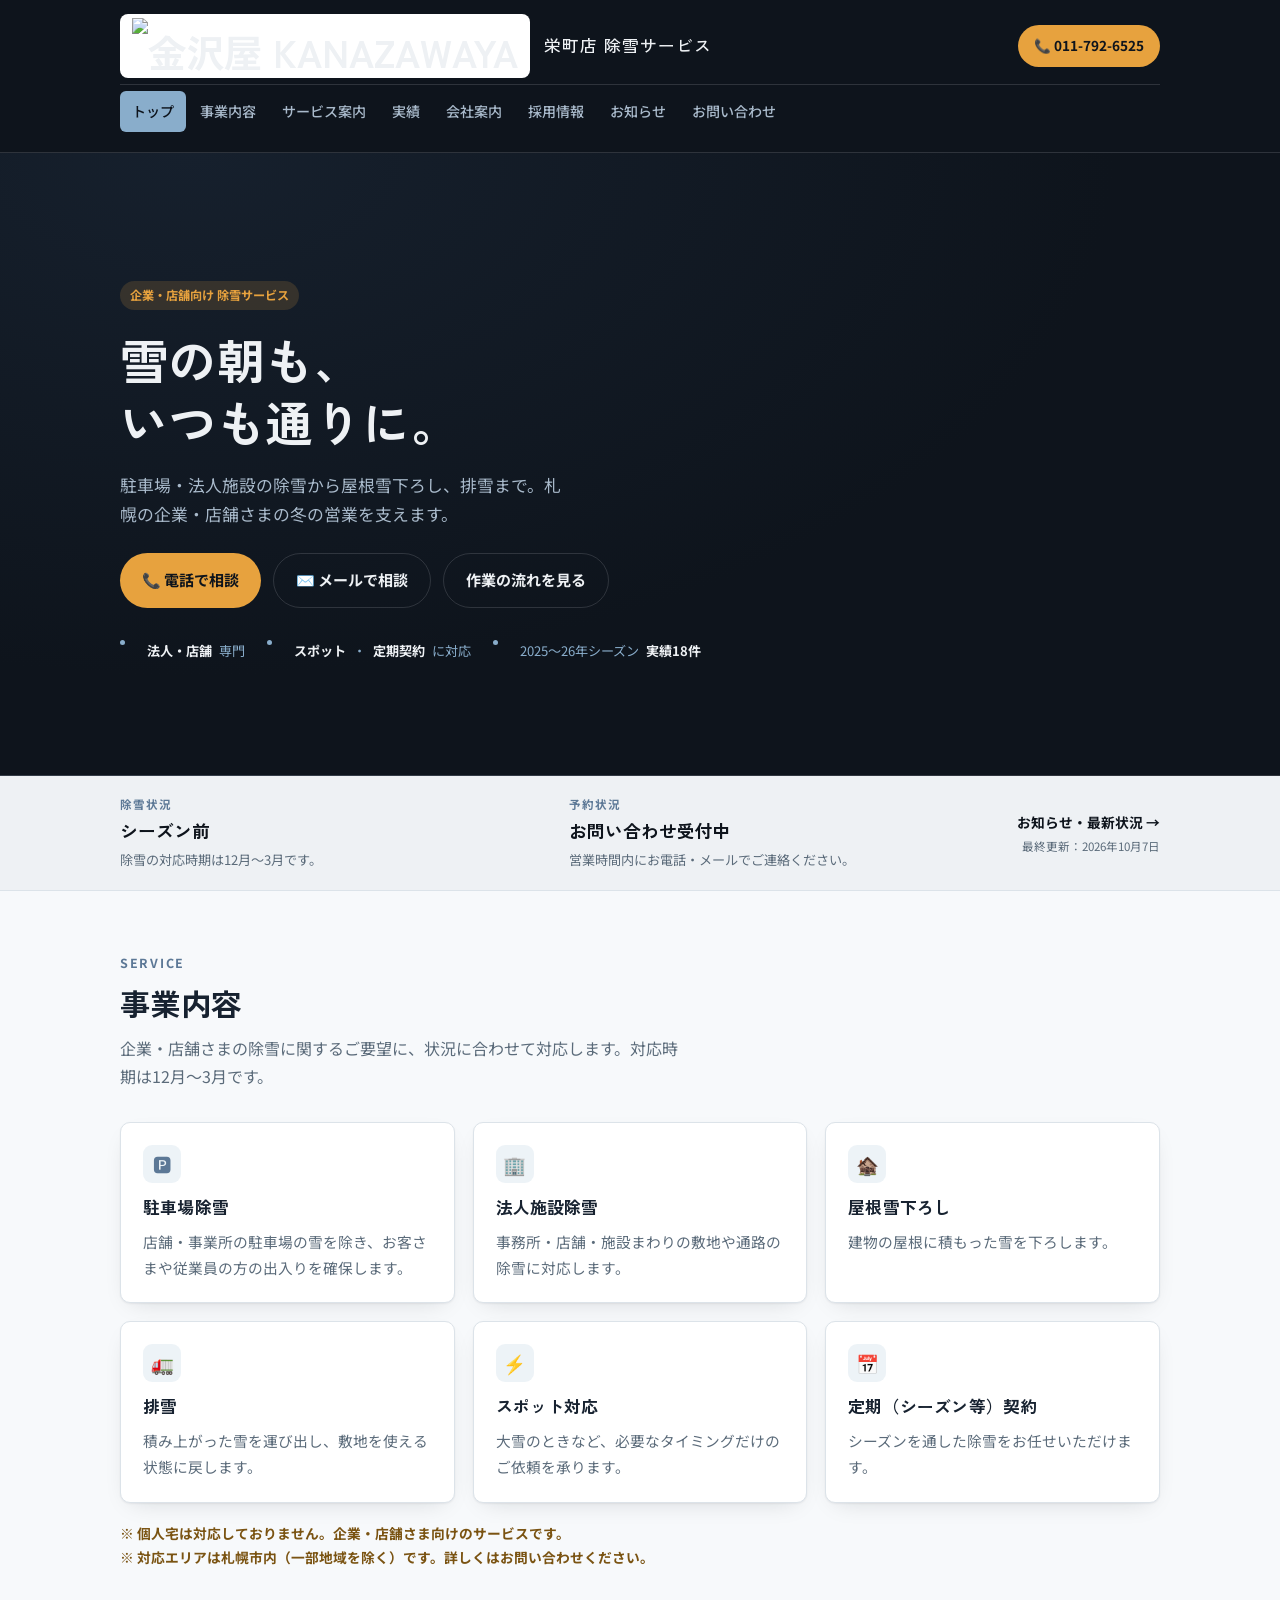
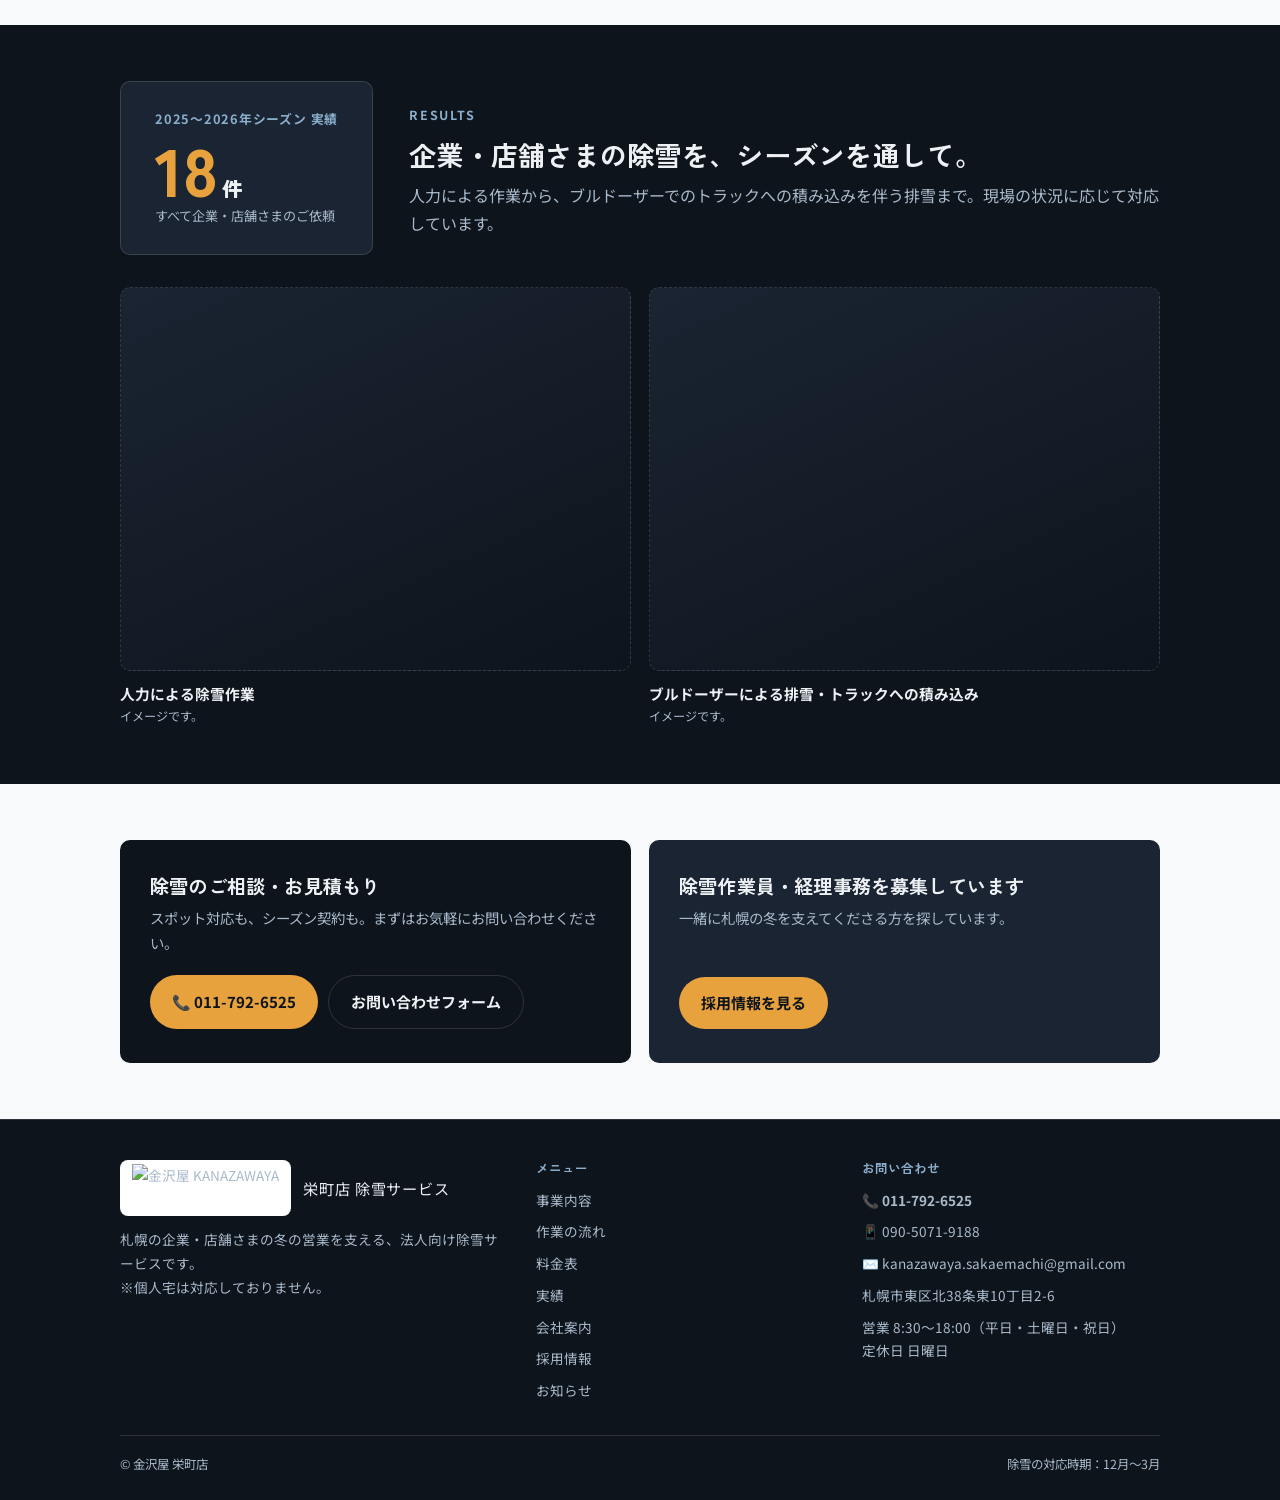
==== index.html @ 29d8400f "Add files via upload" ====
<!DOCTYPE html>
<html lang="ja">
<head>
<meta charset="UTF-8">
<meta name="viewport" content="width=device-width, initial-scale=1.0">
<title>札幌の法人向け除雪サービス｜金沢屋 栄町店 除雪</title>
<meta name="description" content="札幌の企業・店舗向け除雪サービス。駐車場除雪、法人施設除雪、屋根雪下ろし、排雪、スポット対応、定期契約に対応します。">
<link rel="preconnect" href="https://fonts.googleapis.com">
<link rel="preconnect" href="https://fonts.gstatic.com" crossorigin>
<link href="https://fonts.googleapis.com/css2?family=Zen+Kaku+Gothic+New:wght@500;700;900&family=Noto+Sans+JP:wght@400;500;700&display=swap" rel="stylesheet">
<link rel="stylesheet" href="styles.css">
</head>
<body>
<header class="site-header">
  <div class="wrap nav-row">
    <a href="index.html" class="brand brand-logo" aria-label="金沢屋 栄町店 除雪サービス"><span class="logo-tile"><img src="images/logo.jpg" alt="金沢屋 KANAZAWAYA"></span><span class="sub">栄町店 除雪サービス</span></a>
    <button class="nav-toggle" aria-label="メニュー" aria-expanded="false">☰ メニュー</button>
    <a href="tel:0117926525" class="nav-cta">📞 011-792-6525</a>
    <nav class="nav-links">
      <a href="index.html" class="active">トップ</a>
      <a href="service.html">事業内容</a>
      <a href="flow.html">サービス案内</a>
      <a href="works.html">実績</a>
      <a href="access.html">会社案内</a>
      <a href="recruit.html">採用情報</a>
      <a href="news.html">お知らせ</a>
      <a href="contact.html">お問い合わせ</a>
    </nav>
  </div>
</header>
<section class="hero">
  <canvas id="snowfall"></canvas>
  <div class="wrap hero-inner">
    <span class="tag" style="background:rgba(231,162,62,0.16); color:var(--amber);">企業・店舗向け 除雪サービス</span>
    <h1>雪の朝も、<br>いつも通りに。</h1>
    <p class="lead">駐車場・法人施設の除雪から屋根雪下ろし、排雪まで。札幌の企業・店舗さまの冬の営業を支えます。</p>
    <div class="hero-ctas">
      <a href="tel:0117926525" class="btn btn-amber">📞 電話で相談</a>
      <a href="mailto:kanazawaya.sakaemachi@gmail.com" class="btn btn-outline">✉️ メールで相談</a>
      <a href="flow.html" class="btn btn-outline">作業の流れを見る</a>
    </div>
    <div class="hero-badges">
      <span class="dot"></span><span><b>法人・店舗</b>専門</span>
      <span class="dot"></span><span><b>スポット</b>・<b>定期契約</b>に対応</span>
      <span class="dot"></span><span>2025〜26年シーズン<b>実績18件</b></span>
    </div>
  </div>
</section>
<section class="status-strip-section">
  <div class="wrap">
    <div class="status-strip">
      <div class="status-item"><span class="status-k">除雪状況</span><span class="status-v" data-s="snow.label"></span><span class="status-n" data-s="snow.note"></span></div>
      <div class="status-item"><span class="status-k">予約状況</span><span class="status-v" data-s="booking.label"></span><span class="status-n" data-s="booking.note"></span></div>
      <a class="status-more" href="news.html">お知らせ・最新状況 →<small data-s="updatedText"></small></a>
    </div>
  </div>
</section>

<section>
  <div class="wrap">
    <div class="section-head">
      <span class="eyebrow">SERVICE</span>
      <h2>事業内容</h2>
      <p>企業・店舗さまの除雪に関するご要望に、状況に合わせて対応します。対応時期は12月〜3月です。</p>
    </div>
    <div class="grid grid-3">
      <div class="card"><div class="icon">🅿️</div><h3>駐車場除雪</h3><p>店舗・事業所の駐車場の雪を除き、お客さまや従業員の方の出入りを確保します。</p></div>
      <div class="card"><div class="icon">🏢</div><h3>法人施設除雪</h3><p>事務所・店舗・施設まわりの敷地や通路の除雪に対応します。</p></div>
      <div class="card"><div class="icon">🏚️</div><h3>屋根雪下ろし</h3><p>建物の屋根に積もった雪を下ろします。</p></div>
      <div class="card"><div class="icon">🚛</div><h3>排雪</h3><p>積み上がった雪を運び出し、敷地を使える状態に戻します。</p></div>
      <div class="card"><div class="icon">⚡</div><h3>スポット対応</h3><p>大雪のときなど、必要なタイミングだけのご依頼を承ります。</p></div>
      <div class="card"><div class="icon">📅</div><h3>定期（シーズン等）契約</h3><p>シーズンを通した除雪をお任せいただけます。</p></div>
    </div>
    <p class="notice-line">※ 個人宅は対応しておりません。企業・店舗さま向けのサービスです。<br>※ 対応エリアは札幌市内（一部地域を除く）です。詳しくはお問い合わせください。</p>
  </div>
</section>

<section class="section-dark">
  <div class="wrap">
    <div class="works-teaser">
      <div class="stat-tile">
        <span class="stat-label">2025〜2026年シーズン 実績</span>
        <span class="stat-num">18<small>件</small></span>
        <span class="stat-sub">すべて企業・店舗さまのご依頼</span>
      </div>
      <div class="works-teaser-text">
        <span class="eyebrow">RESULTS</span>
        <h2>企業・店舗さまの除雪を、シーズンを通して。</h2>
        <p>人力による作業から、ブルドーザーでのトラックへの積み込みを伴う排雪まで。現場の状況に応じて対応しています。</p>
      </div>
    </div>
    <div class="grid grid-2 works-photos">
      <figure class="photo-card photo-card-dark">
        <div class="photo-slot"><img src="images/work-manual.jpg" alt="人力による除雪作業のイメージ" onerror="this.remove()"></div>
        <figcaption>人力による除雪作業<small>イメージです。</small></figcaption>
      </figure>
      <figure class="photo-card photo-card-dark">
        <div class="photo-slot"><img src="images/work-bulldozer.jpg" alt="ブルドーザーがトラックに雪を積み込む排雪作業のイメージ" onerror="this.remove()"></div>
        <figcaption>ブルドーザーによる排雪・トラックへの積み込み<small>イメージです。</small></figcaption>
      </figure>
    </div>
  </div>
</section>

<section>
  <div class="wrap">
    <div class="grid grid-2">
      <div class="cta-band" style="flex-direction:column; align-items:flex-start;">
        <div>
          <h3>除雪のご相談・お見積もり</h3>
          <p>スポット対応も、シーズン契約も。まずはお気軽にお問い合わせください。</p>
        </div>
        <div class="actions">
          <a href="tel:0117926525" class="btn btn-amber">📞 011-792-6525</a>
          <a href="contact.html" class="btn btn-outline">お問い合わせフォーム</a>
        </div>
      </div>
      <div class="cta-band" style="flex-direction:column; align-items:flex-start; background:var(--panel-navy);">
        <div>
          <h3>除雪作業員・経理事務を募集しています</h3>
          <p>一緒に札幌の冬を支えてくださる方を探しています。</p>
        </div>
        <div class="actions">
          <a href="recruit.html" class="btn btn-amber">採用情報を見る</a>
        </div>
      </div>
    </div>
  </div>
</section>
<footer class="site-footer">
  <div class="wrap">
    <div class="footer-grid">
      <div>
        <div class="footer-logo"><span class="logo-tile"><img src="images/logo.jpg" alt="金沢屋 KANAZAWAYA"></span><span class="sub">栄町店 除雪サービス</span></div>
        <p>札幌の企業・店舗さまの冬の営業を支える、法人向け除雪サービスです。<br>※個人宅は対応しておりません。</p>
      </div>
      <div class="footer-col">
        <h4>メニュー</h4>
        <ul>
          <li><a href="service.html">事業内容</a></li>
          <li><a href="flow.html">作業の流れ</a></li>
          <li><a href="pricing.html">料金表</a></li>
          <li><a href="works.html">実績</a></li>
          <li><a href="access.html">会社案内</a></li>
          <li><a href="recruit.html">採用情報</a></li>
          <li><a href="news.html">お知らせ</a></li>
        </ul>
      </div>
      <div class="footer-col">
        <h4>お問い合わせ</h4>
        <ul>
          <li><a href="tel:0117926525" style="color:inherit;font-weight:700;">📞 011-792-6525</a></li>
          <li><a href="tel:09050719188" style="color:inherit;">📱 090-5071-9188</a></li>
          <li><a href="mailto:kanazawaya.sakaemachi@gmail.com">✉️ kanazawaya.sakaemachi@gmail.com</a></li>
          <li>札幌市東区北38条東10丁目2-6</li>
          <li>営業 8:30〜18:00（平日・土曜日・祝日）<br>定休日 日曜日</li>
        </ul>
      </div>
    </div>
    <div class="footer-bottom">
      <span>&copy; 金沢屋 栄町店</span>
      <span>除雪の対応時期：12月〜3月</span>
    </div>
  </div>
</footer>
<script src="status-data.js"></script>
<script src="script.js"></script>
</body>
</html>
---- styles.css ----
/* ==========================================================================
   金沢屋 除雪サービス — shared stylesheet
   ========================================================================== */

:root{
  --ink-navy: #0E141C;
  --panel-navy: #1A2432;
  --panel-navy-2: #212D3D;
  --snow-white: #EEF1F4;
  --paper: #F7F9FB;
  --ice-blue: #89ADCB;
  --ice-blue-dim: #5C7896;
  --amber: #E7A23E;
  --amber-dark: #C9822090;
  --line-dark: rgba(238,241,244,0.14);
  --line-light: #DCE3E9;
  --text-on-dark: #EEF1F4;
  --text-on-dark-dim: #A9BACB;
  --text-on-light: #172230;
  --text-muted: #5B6B7A;

  --font-head: 'Zen Kaku Gothic New', 'Noto Sans JP', 'Hiragino Sans', sans-serif;
  --font-body: 'Noto Sans JP', 'Hiragino Sans', 'Yu Gothic', sans-serif;

  --radius-s: 6px;
  --radius-m: 10px;
  --shadow-card: 0 1px 2px rgba(14,20,28,0.06), 0 8px 24px -12px rgba(14,20,28,0.18);
}

*, *::before, *::after{ box-sizing: border-box; }
html{ scroll-behavior: smooth; }
body{
  margin: 0;
  background: var(--paper);
  color: var(--text-on-light);
  font-family: var(--font-body);
  font-size: 16px;
  line-height: 1.75;
  -webkit-font-smoothing: antialiased;
}
img{ max-width: 100%; display: block; }
a{ color: inherit; text-decoration: none; }
ul{ margin: 0; padding: 0; list-style: none; }
h1,h2,h3,h4{
  font-family: var(--font-head);
  font-weight: 700;
  line-height: 1.3;
  margin: 0;
  text-wrap: balance;
  letter-spacing: 0.01em;
}
p{ margin: 0; }
button{ font: inherit; }

.wrap{
  width: 100%;
  max-width: 1080px;
  margin-inline: auto;
  padding-inline: 20px;
}

/* ---------- Header / Nav ---------- */
.site-header{
  position: sticky;
  top: 0;
  z-index: 40;
  background: var(--ink-navy);
  border-bottom: 1px solid var(--line-dark);
}
.nav-row{
  display: flex;
  align-items: center;
  justify-content: space-between;
  gap: 16px;
  padding-block: 14px;
}
.brand{
  display: flex;
  align-items: baseline;
  gap: 10px;
  color: var(--text-on-dark);
  font-family: var(--font-head);
  font-weight: 700;
  font-size: 2.4rem;
  white-space: nowrap;
}
.brand .mark{ color: var(--ice-blue); font-size: 1.1em; }
.brand .sub{
  font-size: 1rem;
  font-weight: 500;
  color: var(--text-on-dark-dim);
  letter-spacing: 0.08em;
}
.nav-links{
  display: flex;
  align-items: center;
  gap: 4px;
  flex-wrap: wrap;
}
.nav-links a{
  color: var(--text-on-dark-dim);
  font-size: 0.88rem;
  font-weight: 500;
  padding: 8px 12px;
  border-radius: var(--radius-s);
  transition: background 0.15s, color 0.15s;
}
.nav-links a:hover, .nav-links a:focus-visible{
  color: var(--text-on-dark);
  background: rgba(238,241,244,0.08);
}
.nav-links a.active{
  color: var(--ink-navy);
  background: var(--ice-blue);
}
.nav-cta{
  display: inline-flex;
  align-items: center;
  gap: 6px;
  background: var(--amber);
  color: var(--ink-navy);
  font-weight: 700;
  font-size: 0.85rem;
  padding: 9px 16px;
  border-radius: 999px;
  white-space: nowrap;
  transition: filter 0.15s;
}
.nav-cta:hover{ filter: brightness(1.08); }
.nav-toggle{
  display: none;
  background: none;
  border: 1px solid var(--line-dark);
  color: var(--text-on-dark);
  border-radius: var(--radius-s);
  padding: 8px 10px;
  cursor: pointer;
}

@media (max-width: 780px){
  .nav-toggle{ display: inline-flex; }
  .nav-links{
    display: none;
    flex-direction: column;
    align-items: stretch;
    width: 100%;
    gap: 2px;
    padding-block: 10px 4px;
    border-top: 1px solid var(--line-dark);
  }
  .nav-links.open{ display: flex; }
  .nav-links a{ padding: 10px 12px; }
  .nav-row{ flex-wrap: wrap; }
}

/* ---------- Page header banner ---------- */
.page-hero{
  background: linear-gradient(155deg, var(--panel-navy) 0%, var(--ink-navy) 100%);
  color: var(--text-on-dark);
  padding-block: 44px;
  border-bottom: 1px solid var(--line-dark);
}
.eyebrow{
  display: inline-block;
  color: var(--ice-blue);
  font-size: 0.78rem;
  font-weight: 700;
  letter-spacing: 0.14em;
  margin-bottom: 10px;
}
.page-hero h1{ font-size: clamp(1.6rem, 3.4vw, 2.35rem); }
.page-hero .lead{
  margin-top: 10px;
  color: var(--text-on-dark-dim);
  max-width: 62ch;
  font-size: 1rem;
}
.breadcrumb{
  margin-top: 18px;
  font-size: 0.78rem;
  color: var(--text-on-dark-dim);
  display: flex;
  gap: 6px;
}
.breadcrumb a{ color: var(--ice-blue); }

/* ---------- Hero (index) ---------- */
.hero{
  position: relative;
  background: radial-gradient(120% 140% at 15% 0%, #16202D 0%, var(--ink-navy) 60%);
  color: var(--text-on-dark);
  overflow: hidden;
  border-bottom: 1px solid var(--line-dark);
}
#snowfall{
  position: absolute;
  inset: 0;
  width: 100%;
  height: 100%;
  pointer-events: none;
}
.hero-inner{
  position: relative;
  z-index: 2;
  padding-block: 72px 56px;
  display: grid;
  gap: 18px;
  max-width: 640px;
}
.hero h1{
  font-size: clamp(2rem, 5vw, 3rem);
}
.hero .lead{
  color: var(--text-on-dark-dim);
  font-size: 1.05rem;
  max-width: 50ch;
}
.hero-ctas{
  display: flex;
  flex-wrap: wrap;
  gap: 12px;
  margin-top: 6px;
}
.btn{
  display: inline-flex;
  align-items: center;
  gap: 8px;
  padding: 13px 22px;
  border-radius: 999px;
  font-weight: 700;
  font-size: 0.94rem;
  transition: filter 0.15s, transform 0.15s;
}
.btn:hover{ transform: translateY(-1px); }
.btn-amber{ background: var(--amber); color: var(--ink-navy); }
.btn-amber:hover{ filter: brightness(1.08); }
.btn-outline{
  background: transparent;
  color: var(--text-on-dark);
  border: 1px solid var(--line-dark);
}
.btn-outline:hover{ background: rgba(238,241,244,0.08); }
.btn-solid-navy{
  background: var(--ink-navy);
  color: var(--text-on-dark);
}

.hero-badges{
  display: flex;
  flex-wrap: wrap;
  gap: 10px 22px;
  margin-top: 14px;
  font-size: 0.82rem;
  color: var(--ice-blue);
}
.hero-badges span{ display: flex; align-items: center; gap: 7px; }
.hero-badges b{ color: var(--text-on-dark); font-weight: 700; }
.dot{ width: 5px; height: 5px; border-radius: 50%; background: var(--ice-blue); }

/* ---------- Sections ---------- */
section{ padding-block: 56px; }
.section-head{
  max-width: 62ch;
  margin-bottom: 32px;
}
.section-head .eyebrow{ color: var(--ice-blue-dim); }
.section-head h2{
  font-size: clamp(1.4rem, 3vw, 1.9rem);
  color: var(--text-on-light);
}
.section-head p{
  margin-top: 10px;
  color: var(--text-muted);
}
.section-alt{ background: var(--snow-white); }
.section-dark{
  background: var(--ink-navy);
  color: var(--text-on-dark);
}
.section-dark .section-head h2{ color: var(--text-on-dark); }
.section-dark .section-head p{ color: var(--text-on-dark-dim); }

/* ---------- Grids / Cards ---------- */
.grid{
  display: grid;
  gap: 18px;
}
.grid-2{ grid-template-columns: repeat(2, 1fr); }
.grid-3{ grid-template-columns: repeat(3, 1fr); }
.grid-4{ grid-template-columns: repeat(4, 1fr); }
@media (max-width: 900px){
  .grid-3, .grid-4{ grid-template-columns: repeat(2, 1fr); }
}
@media (max-width: 620px){
  .grid-2, .grid-3, .grid-4{ grid-template-columns: 1fr; }
}

.card{
  background: #fff;
  border: 1px solid var(--line-light);
  border-radius: var(--radius-m);
  padding: 22px;
  box-shadow: var(--shadow-card);
  display: flex;
  flex-direction: column;
  gap: 10px;
}
.card .icon{
  width: 38px;
  height: 38px;
  border-radius: 9px;
  background: rgba(137,173,203,0.15);
  color: var(--ice-blue-dim);
  display: flex;
  align-items: center;
  justify-content: center;
  font-size: 1.15rem;
  margin-bottom: 4px;
}
.card h3{ font-size: 1.05rem; color: var(--text-on-light); }
.card p{ color: var(--text-muted); font-size: 0.92rem; }

.card-dark{
  background: var(--panel-navy);
  border: 1px solid var(--line-dark);
  color: var(--text-on-dark);
}
.card-dark .icon{
  background: rgba(231,162,62,0.14);
  color: var(--amber);
}
.card-dark h3{ color: var(--text-on-dark); }
.card-dark p{ color: var(--text-on-dark-dim); }

/* ---------- Flow / steps ---------- */
.steps{
  display: grid;
  grid-template-columns: repeat(4, 1fr);
  gap: 0;
  counter-reset: step;
}
@media (max-width: 780px){ .steps{ grid-template-columns: 1fr; } }
.step{
  position: relative;
  padding: 26px 20px 20px;
  border: 1px solid var(--line-light);
  background: #fff;
  border-radius: var(--radius-m);
  margin-right: -1px;
}
.steps .step:not(:last-child)::after{
  content: "→";
  position: absolute;
  right: -13px;
  top: 50%;
  transform: translateY(-50%);
  z-index: 3;
  width: 26px;
  height: 26px;
  border-radius: 50%;
  background: var(--ink-navy);
  color: var(--ice-blue);
  display: flex;
  align-items: center;
  justify-content: center;
  font-size: 0.85rem;
}
@media (max-width: 780px){ .steps .step:not(:last-child)::after{ display: none; } }
.step .num{
  font-family: var(--font-head);
  font-weight: 700;
  font-size: 1.6rem;
  color: var(--ice-blue-dim);
  display: block;
  margin-bottom: 10px;
}
.step h3{ font-size: 1rem; margin-bottom: 6px; }
.step p{ color: var(--text-muted); font-size: 0.88rem; }

/* ---------- Pricing table ---------- */
.price-note{
  background: rgba(231,162,62,0.12);
  border: 1px solid rgba(231,162,62,0.35);
  color: #7A5312;
  border-radius: var(--radius-m);
  padding: 14px 18px;
  font-size: 0.9rem;
  margin-bottom: 28px;
}
.price-table{
  width: 100%;
  border-collapse: collapse;
  background: #fff;
  border: 1px solid var(--line-light);
  border-radius: var(--radius-m);
  overflow: hidden;
}
.price-table-wrap{ overflow-x: auto; border-radius: var(--radius-m); }
.price-table th, .price-table td{
  text-align: left;
  padding: 14px 18px;
  border-bottom: 1px solid var(--line-light);
  font-size: 0.92rem;
}
.price-table th{
  background: var(--panel-navy);
  color: var(--text-on-dark);
  font-family: var(--font-head);
  font-weight: 700;
  font-size: 0.82rem;
  letter-spacing: 0.03em;
}
.price-table td.amount{
  font-variant-numeric: tabular-nums;
  font-weight: 700;
  color: var(--ink-navy);
  white-space: nowrap;
}
.price-table tr:last-child td{ border-bottom: none; }
.price-table td.unit{ color: var(--text-muted); font-size: 0.82rem; }

/* ---------- FAQ accordion ---------- */
.faq-item{
  border: 1px solid var(--line-light);
  border-radius: var(--radius-m);
  background: #fff;
  overflow: hidden;
}
.faq-item + .faq-item{ margin-top: 12px; }
.faq-q{
  width: 100%;
  display: flex;
  align-items: center;
  justify-content: space-between;
  gap: 12px;
  padding: 18px 20px;
  background: none;
  border: none;
  text-align: left;
  cursor: pointer;
  font-family: var(--font-head);
  font-weight: 700;
  font-size: 0.98rem;
  color: var(--text-on-light);
}
.faq-q .q-mark{ color: var(--ice-blue-dim); margin-right: 10px; }
.faq-q .chevron{
  flex-shrink: 0;
  width: 22px;
  height: 22px;
  border-radius: 50%;
  border: 1px solid var(--line-light);
  display: flex;
  align-items: center;
  justify-content: center;
  transition: transform 0.2s;
  font-size: 0.8rem;
  color: var(--text-muted);
}
.faq-item[open] .chevron{ transform: rotate(45deg); }
.faq-a{
  padding: 0 20px 20px 52px;
  color: var(--text-muted);
  font-size: 0.92rem;
}
.faq-item > summary{ list-style: none; }
.faq-item > summary::-webkit-details-marker{ display: none; }

/* ---------- Access page ---------- */
.info-list{ display: grid; gap: 14px; }
.info-row{
  display: flex;
  gap: 14px;
  padding: 16px 0;
  border-bottom: 1px solid var(--line-light);
}
.info-row .label{
  width: 108px;
  flex-shrink: 0;
  font-family: var(--font-head);
  font-weight: 700;
  font-size: 0.85rem;
  color: var(--ice-blue-dim);
}
.info-row .value{ color: var(--text-on-light); font-size: 0.96rem; }
.info-row a.tel{ color: var(--ink-navy); font-weight: 700; }

.area-map{
  background: var(--panel-navy);
  border-radius: var(--radius-m);
  padding: 26px;
  color: var(--text-on-dark);
  position: relative;
  overflow: hidden;
  min-height: 220px;
  display: flex;
  flex-direction: column;
  justify-content: flex-end;
}
.area-map::before{
  content: "";
  position: absolute;
  inset: 0;
  background:
    radial-gradient(circle at 70% 25%, rgba(137,173,203,0.28), transparent 55%),
    repeating-linear-gradient(0deg, rgba(238,241,244,0.05) 0 1px, transparent 1px 34px),
    repeating-linear-gradient(90deg, rgba(238,241,244,0.05) 0 1px, transparent 1px 34px);
}
.area-map .pin{
  position: absolute;
  top: 32%;
  left: 38%;
  width: 16px;
  height: 16px;
  border-radius: 50% 50% 50% 0;
  background: var(--amber);
  transform: rotate(-45deg);
  box-shadow: 0 0 0 6px rgba(231,162,62,0.18);
}
.area-map .cap{
  position: relative;
  z-index: 2;
  font-size: 0.85rem;
  color: var(--text-on-dark-dim);
}
.area-map .cap b{ color: var(--text-on-dark); display: block; font-family: var(--font-head); font-size: 1rem; margin-bottom: 4px; }

/* ---------- CTA band ---------- */
.cta-band{
  background: var(--ink-navy);
  color: var(--text-on-dark);
  border-radius: var(--radius-m);
  padding: 34px 30px;
  display: flex;
  align-items: center;
  justify-content: space-between;
  gap: 20px;
  flex-wrap: wrap;
}
.cta-band h3{ font-size: 1.2rem; color: var(--text-on-dark); }
.cta-band p{ color: var(--text-on-dark-dim); margin-top: 6px; font-size: 0.9rem; }
.cta-band .actions{ display: flex; gap: 10px; flex-wrap: wrap; }

/* ---------- Footer ---------- */
.site-footer{
  background: var(--ink-navy);
  color: var(--text-on-dark-dim);
  border-top: 1px solid var(--line-dark);
  padding-block: 40px 24px;
  font-size: 0.85rem;
}
.footer-grid{
  display: grid;
  grid-template-columns: 1.3fr 1fr 1fr;
  gap: 28px;
}
@media (max-width: 700px){ .footer-grid{ grid-template-columns: 1fr; } }
.footer-brand{ color: var(--text-on-dark); font-family: var(--font-head); font-weight: 700; font-size: 1.05rem; margin-bottom: 8px; }
.footer-col h4{
  font-size: 0.78rem;
  letter-spacing: 0.08em;
  color: var(--ice-blue);
  margin-bottom: 12px;
  font-family: var(--font-head);
}
.footer-col ul{ display: grid; gap: 8px; }
.footer-col a:hover{ color: var(--text-on-dark); }
.footer-bottom{
  margin-top: 32px;
  padding-top: 18px;
  border-top: 1px solid var(--line-dark);
  display: flex;
  justify-content: space-between;
  flex-wrap: wrap;
  gap: 8px;
  font-size: 0.78rem;
}

/* ---------- Utility ---------- */
.tag{
  display: inline-flex;
  align-items: center;
  gap: 6px;
  font-size: 0.76rem;
  font-weight: 700;
  padding: 4px 10px;
  border-radius: 999px;
  background: rgba(137,173,203,0.14);
  color: var(--ice-blue-dim);
}
@media (prefers-reduced-motion: reduce){
  html{ scroll-behavior: auto; }
  #snowfall{ display: none; }
}

/* ---------- Phone confirm modal ---------- */
.tel-confirm-overlay{
  position: fixed;
  inset: 0;
  z-index: 100;
  background: rgba(14,20,28,0.55);
  display: flex;
  align-items: center;
  justify-content: center;
  padding: 20px;
  opacity: 0;
  pointer-events: none;
  transition: opacity 0.15s;
}
.tel-confirm-overlay.open{ opacity: 1; pointer-events: auto; }
.tel-confirm-box{
  background: #fff;
  color: var(--text-on-light);
  border-radius: var(--radius-m);
  padding: 26px 26px 22px;
  width: 100%;
  max-width: 340px;
  box-shadow: 0 20px 60px -12px rgba(14,20,28,0.4);
  transform: translateY(6px);
  transition: transform 0.15s;
}
.tel-confirm-overlay.open .tel-confirm-box{ transform: translateY(0); }
.tel-confirm-title{
  font-family: var(--font-head);
  font-weight: 700;
  font-size: 1.05rem;
}
.tel-confirm-number{
  margin-top: 8px;
  font-variant-numeric: tabular-nums;
  font-weight: 700;
  color: var(--ice-blue-dim);
  font-size: 1.15rem;
}
.tel-confirm-actions{
  margin-top: 20px;
  display: flex;
  gap: 10px;
  justify-content: flex-end;
}
.tel-confirm-actions .btn{ padding: 10px 18px; font-size: 0.88rem; }
.mail-confirm-note{
  margin-top: 10px;
  font-size: 0.82rem;
  color: var(--text-muted);
}
.mail-copy-status{
  margin-top: 12px;
  font-size: 0.82rem;
  color: var(--ice-blue-dim);
  min-height: 1.2em;
}

/* ---------- Voice (testimonial) placeholder ---------- */
.voice-placeholder{
  border-style: dashed;
  background: var(--snow-white);
  align-items: center;
  text-align: center;
  gap: 10px;
  min-height: 130px;
  justify-content: center;
}
.voice-stars{
  color: var(--line-light);
  font-size: 1.3rem;
  letter-spacing: 3px;
}
.voice-pending{
  font-family: var(--font-head);
  font-weight: 700;
  font-size: 0.85rem;
  color: var(--text-muted);
  letter-spacing: 0.06em;
}

/* ==========================================================================
   v2 additions — client brief (法人向け除雪 / 栄町店)
   ========================================================================== */

/* Header: logo + tel on the first line, nav on its own line (desktop) */
@media (min-width: 781px){
  .nav-row{ flex-wrap: wrap; row-gap: 0; }
  .brand{ order: 1; }
  .nav-cta{ order: 2; margin-left: auto; }
  .nav-links{
    order: 3;
    flex-basis: 100%;
    border-top: 1px solid var(--line-dark);
    padding-block: 6px;
    margin-top: 6px;
    gap: 2px;
  }
}
@media (max-width: 780px){
  .brand{ font-size: 1.7rem; }
  .nav-cta{ order: 3; }
}

/* Sub navigation for サービス案内 pages */
.subnav{ background: var(--snow-white); border-bottom: 1px solid var(--line-light); }
.subnav-row{ display: flex; align-items: center; gap: 6px; flex-wrap: wrap; padding-block: 10px; }
.subnav-label{ font-size: 0.74rem; font-weight: 700; letter-spacing: 0.1em; color: var(--ice-blue-dim); margin-right: 8px; }
.subnav a{ font-size: 0.86rem; font-weight: 500; color: var(--text-muted); padding: 6px 14px; border-radius: 999px; }
.subnav a:hover{ background: rgba(137,173,203,0.18); }
.subnav a.active{ background: var(--ink-navy); color: var(--text-on-dark); }

/* Notices */
.notice-line{ font-size: 0.86rem; font-weight: 700; color: #7A5312; margin-top: 18px; }
.big-fact{ font-family: var(--font-head); font-weight: 900; font-size: 1.7rem; color: var(--ink-navy); line-height: 1.2; }

/* Status strip (index) */
.status-strip-section{ padding-block: 0; background: var(--snow-white); border-bottom: 1px solid var(--line-light); }
.status-strip{ display: grid; grid-template-columns: 1fr 1fr auto; gap: 20px; align-items: center; padding-block: 18px; }
.status-item{ display: flex; flex-direction: column; gap: 2px; }
.status-k{ font-size: 0.72rem; font-weight: 700; letter-spacing: 0.1em; color: var(--ice-blue-dim); }
.status-v{ font-family: var(--font-head); font-weight: 700; font-size: 1.1rem; color: var(--ink-navy); }
.status-n{ font-size: 0.82rem; color: var(--text-muted); }
.status-more{ font-size: 0.86rem; font-weight: 700; color: var(--ink-navy); display: flex; flex-direction: column; align-items: flex-end; gap: 2px; }
.status-more small{ font-weight: 400; color: var(--text-muted); font-size: 0.72rem; }
@media (max-width: 760px){
  .status-strip{ grid-template-columns: 1fr; gap: 14px; }
  .status-more{ align-items: flex-start; }
}
.status-card .status-v{ font-size: 1.5rem; }
.updated-line{ font-size: 0.82rem; color: var(--text-muted); margin-bottom: 14px; }

/* Stat tile / works */
.works-teaser{ display: grid; grid-template-columns: auto 1fr; gap: 36px; align-items: center; }
@media (max-width: 700px){ .works-teaser{ grid-template-columns: 1fr; gap: 20px; } }
.stat-tile{
  background: var(--panel-navy);
  border: 1px solid var(--line-dark);
  border-radius: var(--radius-m);
  padding: 26px 34px;
  display: flex; flex-direction: column; gap: 4px;
  color: var(--text-on-dark);
  min-width: 250px;
}
.stat-label{ font-size: 0.8rem; color: var(--ice-blue); font-weight: 700; letter-spacing: 0.06em; }
.stat-num{ font-family: var(--font-head); font-weight: 900; font-size: 4.2rem; line-height: 1; color: var(--amber); font-variant-numeric: tabular-nums; }
.stat-num small{ font-size: 1.3rem; margin-left: 4px; color: var(--text-on-dark); }
.stat-sub{ font-size: 0.82rem; color: var(--text-on-dark-dim); }
.works-teaser-text h2{ font-size: clamp(1.3rem, 2.8vw, 1.7rem); color: var(--text-on-dark); }
.works-teaser-text p{ margin-top: 8px; color: var(--text-on-dark-dim); }

/* Photo slots (drop images/work-manual.jpg, images/work-bulldozer.jpg to fill) */
.photo-card{ margin: 0; }
.photo-slot{
  position: relative; aspect-ratio: 4 / 3; max-width: 100%;
  border-radius: var(--radius-m); overflow: hidden;
  background: linear-gradient(155deg, var(--panel-navy), var(--ink-navy));
  border: 1px dashed var(--line-dark);
  display: flex; align-items: center; justify-content: center;
}
.photo-slot img{ position: absolute; inset: 0; width: 100%; height: 100%; object-fit: cover; z-index: 2; }
.photo-ph{ text-align: center; color: var(--text-on-dark-dim); font-size: 0.9rem; line-height: 2; }
.photo-card figcaption{ margin-top: 10px; font-weight: 700; font-size: 0.92rem; }
.photo-card figcaption small{ display: block; font-weight: 400; color: var(--text-muted); font-size: 0.76rem; }

/* Pricing pending */
.price-table td.pending{ color: var(--text-muted); font-weight: 500; }

/* Greeting */
.greeting{ display: grid; grid-template-columns: 220px 1fr; gap: 36px; }
@media (max-width: 760px){ .greeting{ grid-template-columns: 1fr; gap: 14px; } }
.greeting-head h2{ font-size: 1.5rem; }
.greeting-body{ display: grid; gap: 14px; max-width: 62ch; }
.greeting-body .sign{ font-family: var(--font-head); font-weight: 700; margin-top: 8px; }

/* Forms */
.form-card{ background: #fff; border: 1px solid var(--line-light); border-radius: var(--radius-m); padding: 24px; box-shadow: var(--shadow-card); display: grid; gap: 16px; }
.field{ display: grid; gap: 6px; }
.field label{ font-family: var(--font-head); font-weight: 700; font-size: 0.86rem; }
.field input, .field select, .field textarea{
  font: inherit; font-size: 0.95rem; color: var(--text-on-light);
  background: var(--paper); border: 1px solid var(--line-light); border-radius: var(--radius-s);
  padding: 10px 12px; width: 100%;
}
.field input:focus-visible, .field select:focus-visible, .field textarea:focus-visible,
.btn:focus-visible, .faq-q:focus-visible, a:focus-visible, button:focus-visible{ outline: 2px solid var(--amber); outline-offset: 2px; }
.form-warn{ font-size: 0.82rem; font-weight: 700; color: #7A5312; }
.form-card button.btn{ border: none; cursor: pointer; justify-self: start; }

.compose-box{ max-width: 460px; }
.compose-text{
  width: 100%; margin-top: 10px; font: inherit; font-size: 0.88rem; line-height: 1.6;
  background: var(--paper); border: 1px solid var(--line-light); border-radius: var(--radius-s); padding: 10px; resize: vertical;
  color: var(--text-on-light);
}

/* News */
.news-list{ display: grid; gap: 0; border-top: 1px solid var(--line-light); }
.news-list li{ display: flex; gap: 18px; padding: 16px 4px; border-bottom: 1px solid var(--line-light); }
.news-list time{ color: var(--text-muted); font-size: 0.86rem; white-space: nowrap; font-variant-numeric: tabular-nums; }
.news-empty{ color: var(--text-muted); }

/* Hero: align content with the page gutter instead of centering a narrow box */
.hero-inner{ max-width: 1080px; justify-items: start; }
.hero-inner > *{ max-width: 640px; }

/* Brand logo (client-supplied, black on white → shown on a white tile) */
.brand-logo{ align-items: center; gap: 14px; }
.logo-tile{ background: #fff; border-radius: 8px; padding: 4px 12px; display: flex; align-items: center; }
.logo-tile img{ height: 56px; width: auto; display: block; }
.brand-logo .sub{ font-size: 1.05rem; color: var(--text-on-dark); letter-spacing: 0.06em; }
@media (max-width: 780px){
  .logo-tile img{ height: 42px; }
  .brand-logo .sub{ font-size: 0.82rem; }
}

/* Photos under the season-results tile (index, dark section) */
.works-photos{ margin-top: 32px; }
.photo-card-dark figcaption{ color: var(--text-on-dark); }
.photo-card-dark figcaption small{ color: var(--text-on-dark-dim); }

/* Footer logo (same client logo as the header) */
.footer-logo{ display: flex; align-items: center; gap: 12px; margin-bottom: 12px; }
.footer-logo .logo-tile img{ height: 48px; }
.footer-logo .sub{ color: var(--text-on-dark); font-size: 0.95rem; letter-spacing: 0.06em; }
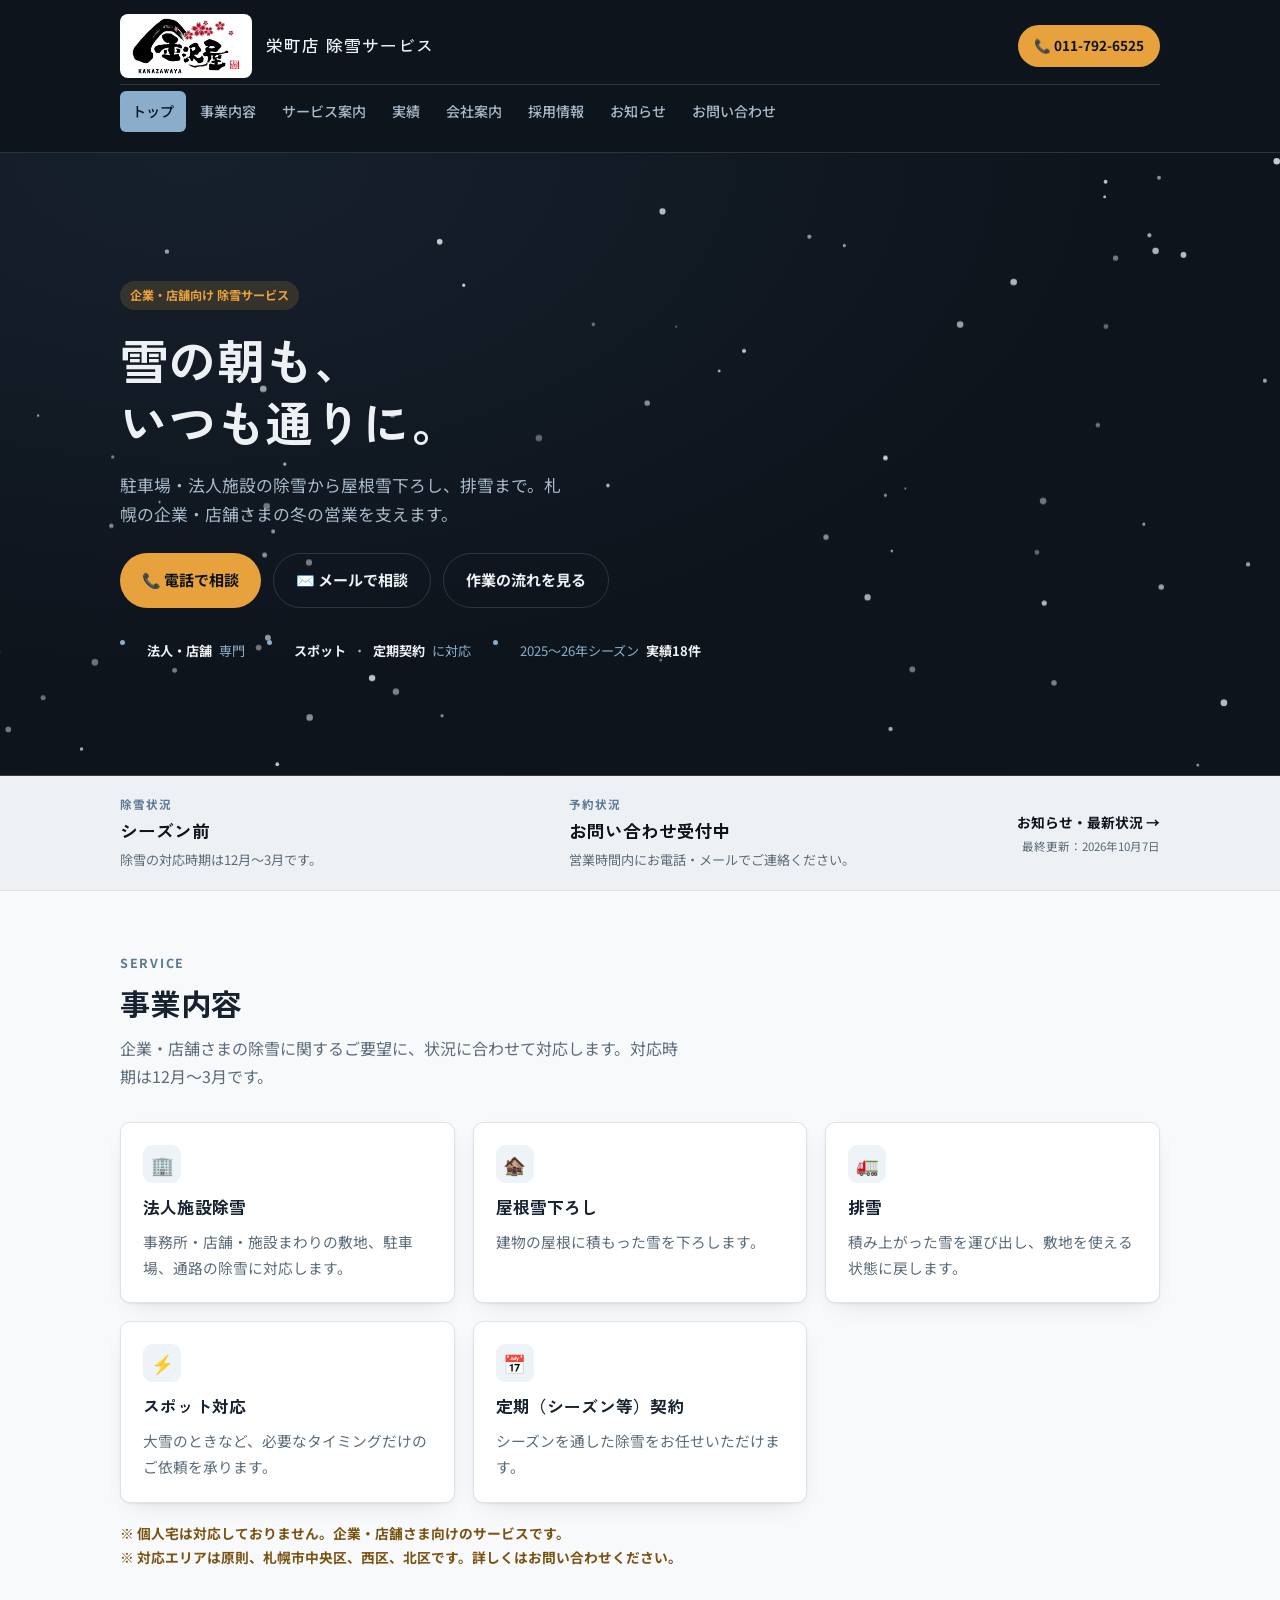
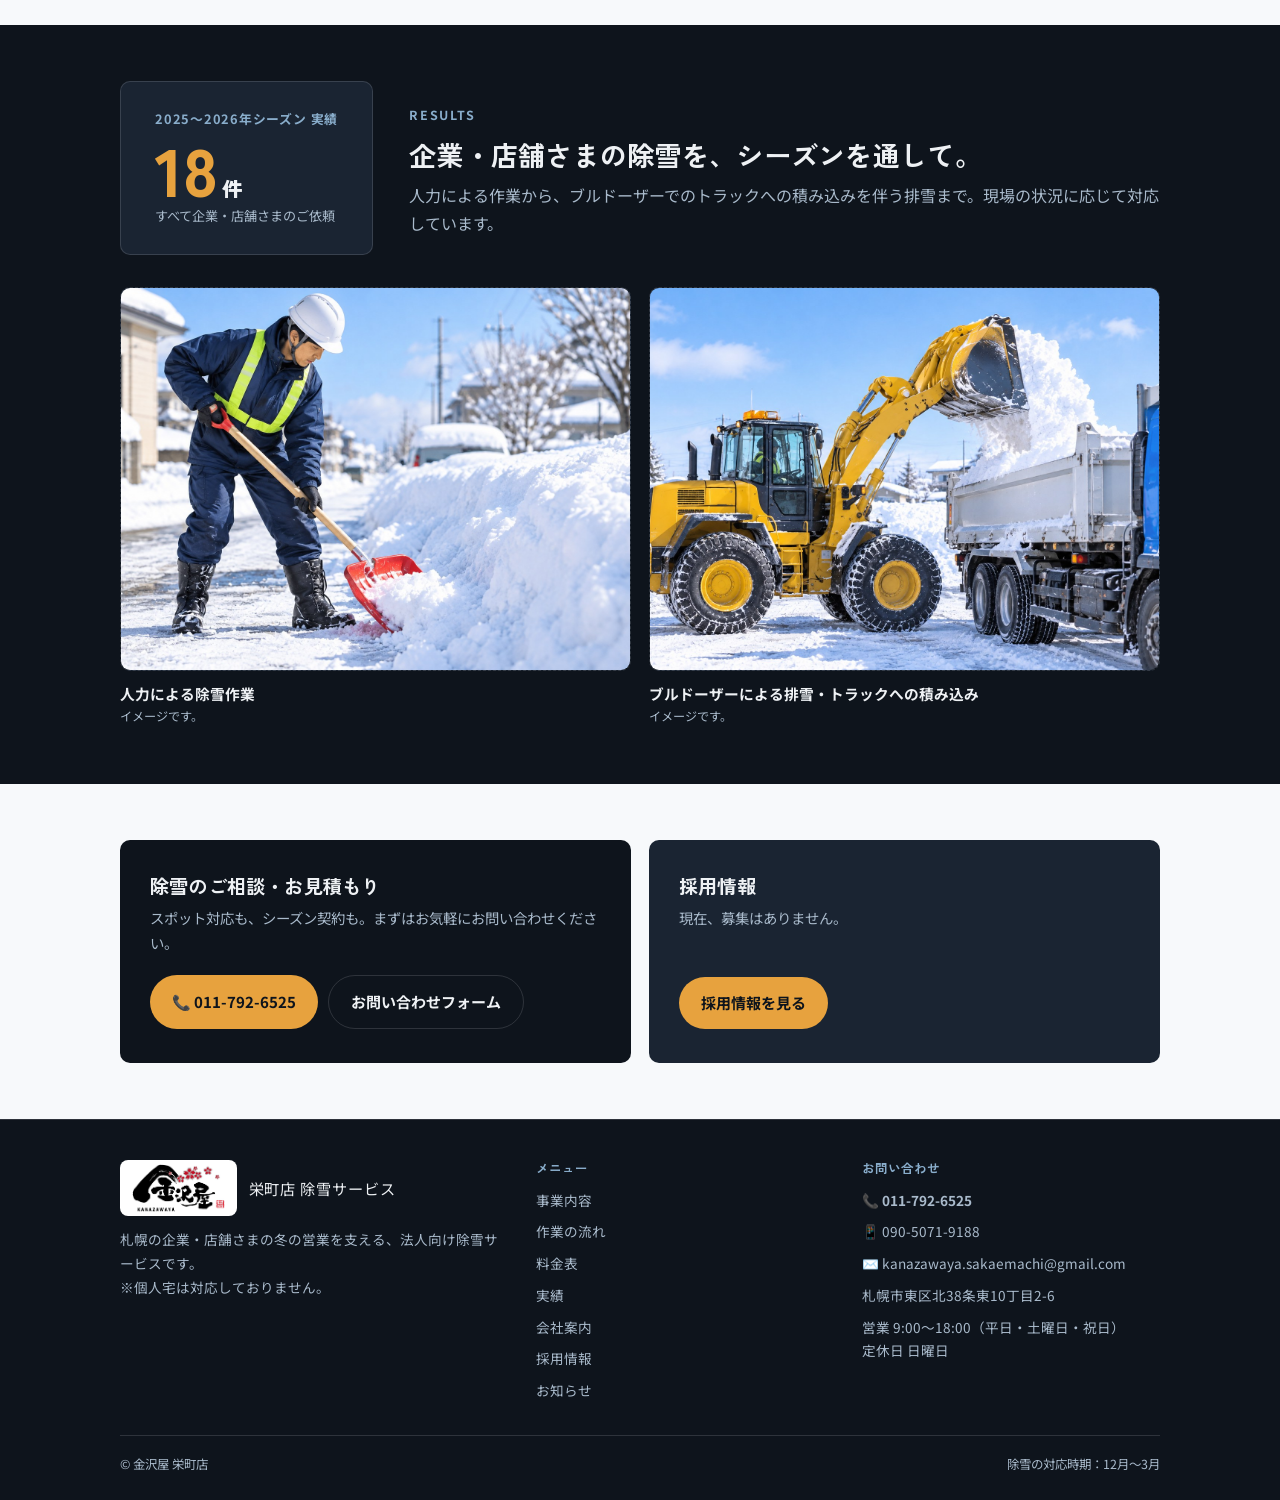
==== commit 0e2a8ff5: "Add files via upload" ====
--- a/index.html
+++ b/index.html
@@ -4,7 +4,7 @@
 <meta charset="UTF-8">
 <meta name="viewport" content="width=device-width, initial-scale=1.0">
 <title>札幌の法人向け除雪サービス｜金沢屋 栄町店 除雪</title>
-<meta name="description" content="札幌の企業・店舗向け除雪サービス。駐車場除雪、法人施設除雪、屋根雪下ろし、排雪、スポット対応、定期契約に対応します。">
+<meta name="description" content="札幌の企業・店舗向け除雪サービス。法人施設除雪、屋根雪下ろし、排雪、スポット対応、定期契約に対応します。">
 <link rel="preconnect" href="https://fonts.googleapis.com">
 <link rel="preconnect" href="https://fonts.gstatic.com" crossorigin>
 <link href="https://fonts.googleapis.com/css2?family=Zen+Kaku+Gothic+New:wght@500;700;900&family=Noto+Sans+JP:wght@400;500;700&display=swap" rel="stylesheet">
@@ -64,14 +64,13 @@
       <p>企業・店舗さまの除雪に関するご要望に、状況に合わせて対応します。対応時期は12月〜3月です。</p>
     </div>
     <div class="grid grid-3">
-      <div class="card"><div class="icon">🅿️</div><h3>駐車場除雪</h3><p>店舗・事業所の駐車場の雪を除き、お客さまや従業員の方の出入りを確保します。</p></div>
-      <div class="card"><div class="icon">🏢</div><h3>法人施設除雪</h3><p>事務所・店舗・施設まわりの敷地や通路の除雪に対応します。</p></div>
+      <div class="card"><div class="icon">🏢</div><h3>法人施設除雪</h3><p>事務所・店舗・施設まわりの敷地、駐車場、通路の除雪に対応します。</p></div>
       <div class="card"><div class="icon">🏚️</div><h3>屋根雪下ろし</h3><p>建物の屋根に積もった雪を下ろします。</p></div>
       <div class="card"><div class="icon">🚛</div><h3>排雪</h3><p>積み上がった雪を運び出し、敷地を使える状態に戻します。</p></div>
       <div class="card"><div class="icon">⚡</div><h3>スポット対応</h3><p>大雪のときなど、必要なタイミングだけのご依頼を承ります。</p></div>
       <div class="card"><div class="icon">📅</div><h3>定期（シーズン等）契約</h3><p>シーズンを通した除雪をお任せいただけます。</p></div>
     </div>
-    <p class="notice-line">※ 個人宅は対応しておりません。企業・店舗さま向けのサービスです。<br>※ 対応エリアは札幌市内（一部地域を除く）です。詳しくはお問い合わせください。</p>
+    <p class="notice-line">※ 個人宅は対応しておりません。企業・店舗さま向けのサービスです。<br>※ 対応エリアは原則、札幌市中央区、西区、北区です。詳しくはお問い合わせください。</p>
   </div>
 </section>
 
@@ -117,8 +116,8 @@
       </div>
       <div class="cta-band" style="flex-direction:column; align-items:flex-start; background:var(--panel-navy);">
         <div>
-          <h3>除雪作業員・経理事務を募集しています</h3>
-          <p>一緒に札幌の冬を支えてくださる方を探しています。</p>
+          <h3>採用情報</h3>
+          <p>現在、募集はありません。</p>
         </div>
         <div class="actions">
           <a href="recruit.html" class="btn btn-amber">採用情報を見る</a>
@@ -153,7 +152,7 @@
           <li><a href="tel:09050719188" style="color:inherit;">📱 090-5071-9188</a></li>
           <li><a href="mailto:kanazawaya.sakaemachi@gmail.com">✉️ kanazawaya.sakaemachi@gmail.com</a></li>
           <li>札幌市東区北38条東10丁目2-6</li>
-          <li>営業 8:30〜18:00（平日・土曜日・祝日）<br>定休日 日曜日</li>
+          <li>営業 9:00〜18:00（平日・土曜日・祝日）<br>定休日 日曜日</li>
         </ul>
       </div>
     </div>
--- a/styles.css
+++ b/styles.css
@@ -818,3 +818,6 @@
 .footer-logo{ display: flex; align-items: center; gap: 12px; margin-bottom: 12px; }
 .footer-logo .logo-tile img{ height: 48px; }
 .footer-logo .sub{ color: var(--text-on-dark); font-size: 0.95rem; letter-spacing: 0.06em; }
+
+.price-group{ font-size:1.15rem; margin:32px 0 12px; padding-left:12px; border-left:4px solid var(--amber, #f2a900); }
+.price-group:first-of-type{ margin-top:8px; }
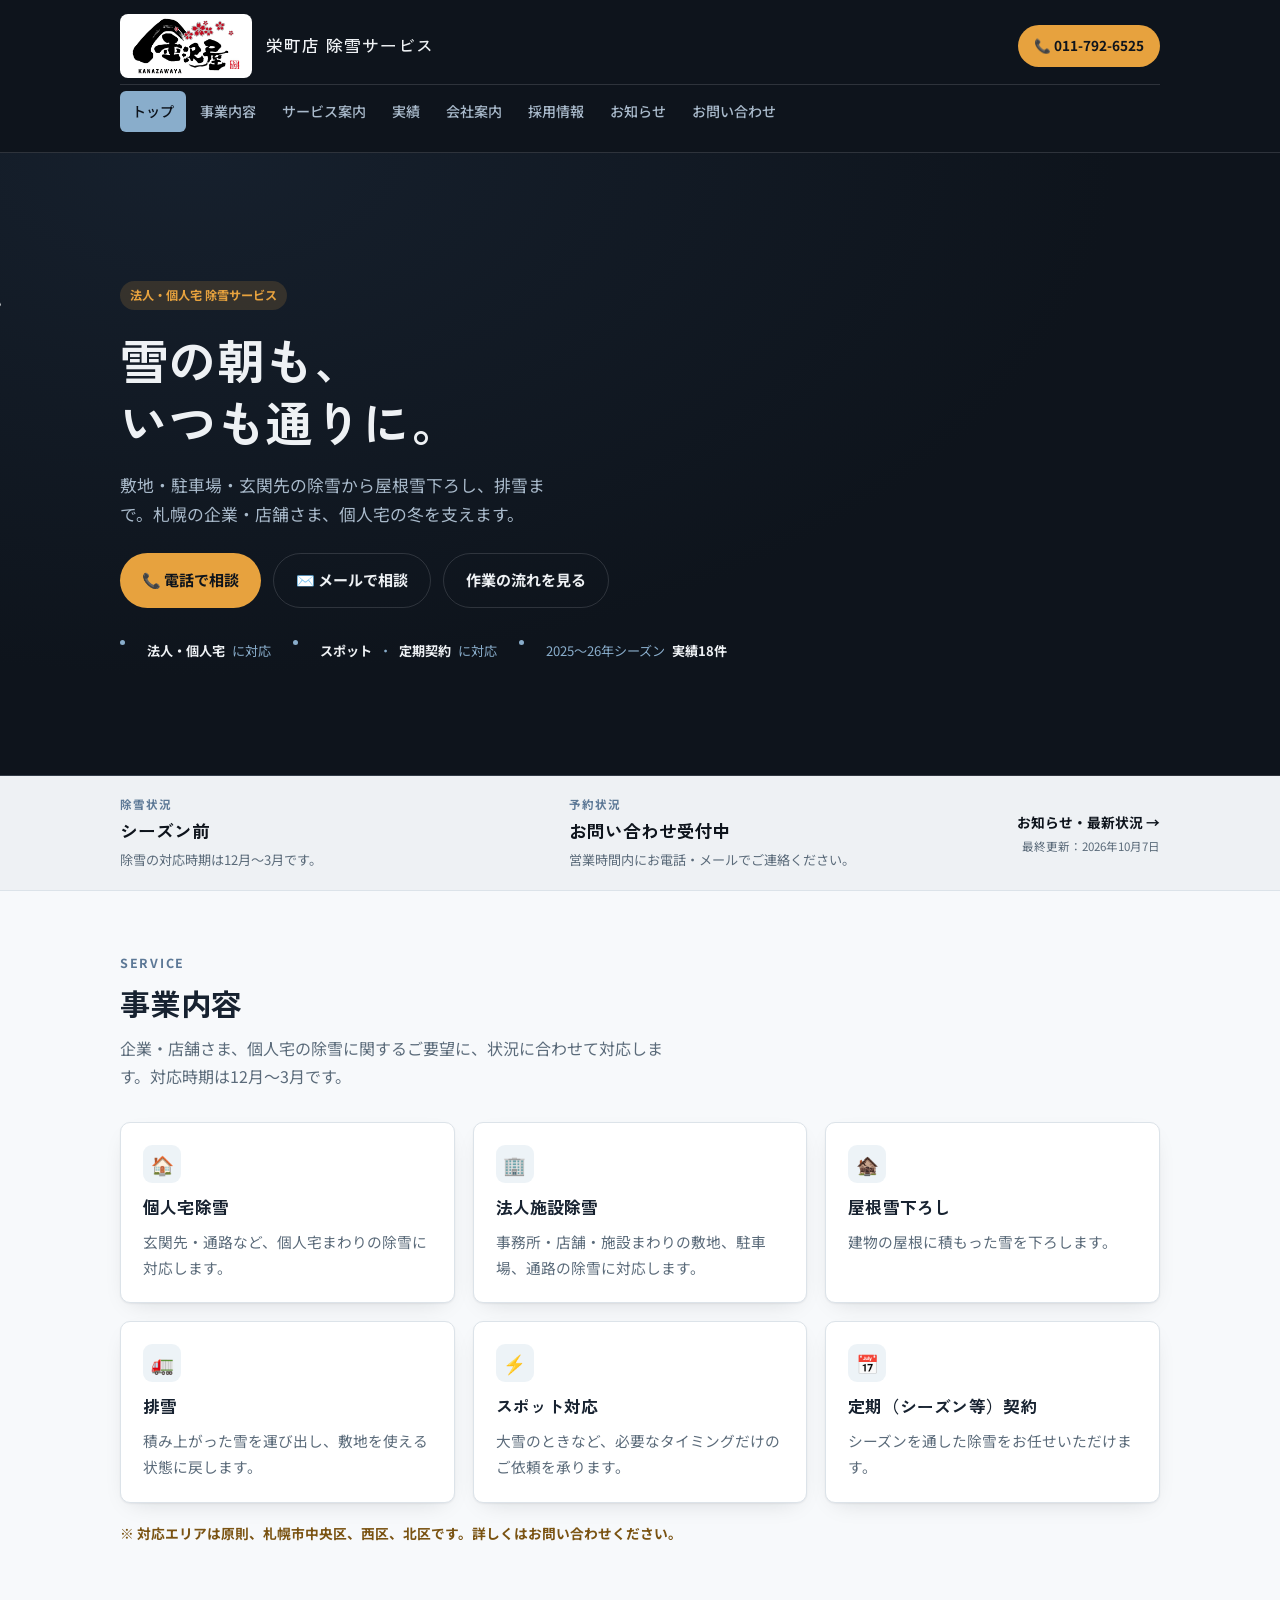
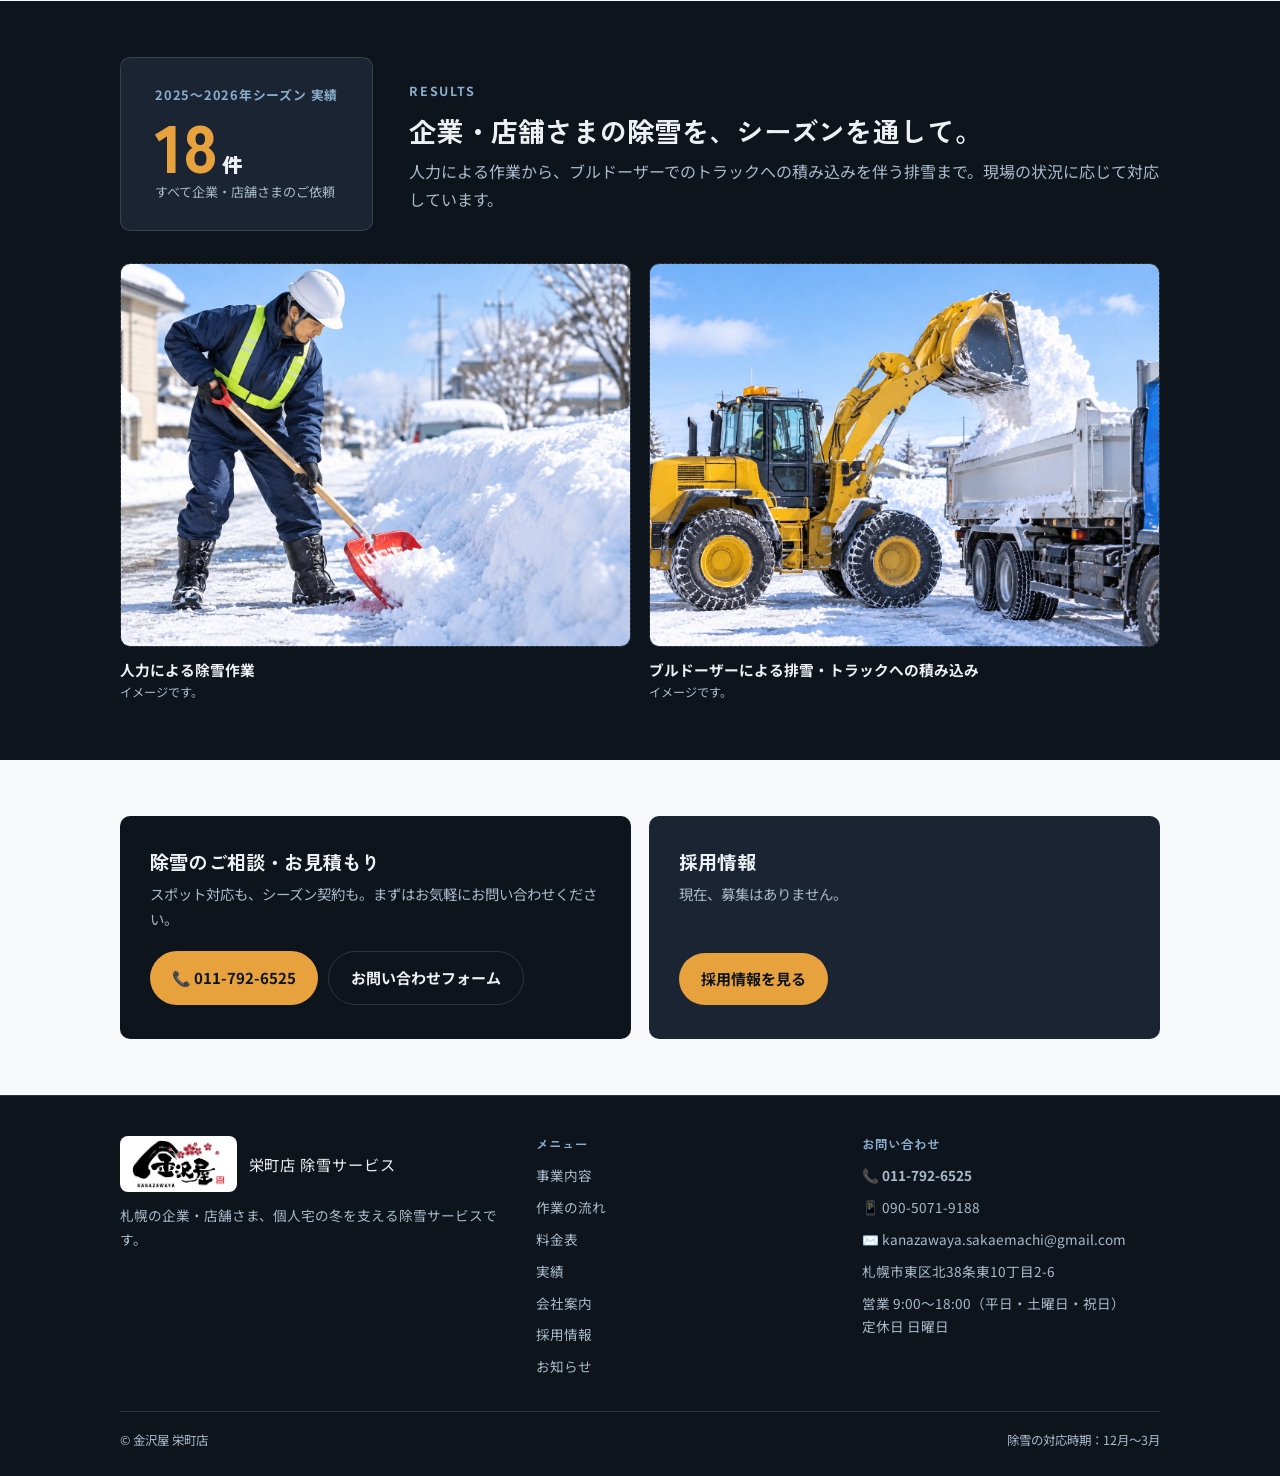
==== commit eff4fed0: "Add files via upload" ====
--- a/index.html
+++ b/index.html
@@ -3,8 +3,8 @@
 <head>
 <meta charset="UTF-8">
 <meta name="viewport" content="width=device-width, initial-scale=1.0">
-<title>札幌の法人向け除雪サービス｜金沢屋 栄町店 除雪</title>
-<meta name="description" content="札幌の企業・店舗向け除雪サービス。法人施設除雪、屋根雪下ろし、排雪、スポット対応、定期契約に対応します。">
+<title>札幌の除雪サービス｜金沢屋 栄町店 除雪</title>
+<meta name="description" content="札幌の企業・店舗・個人宅向け除雪サービス。個人宅除雪、法人施設除雪、屋根雪下ろし、排雪、スポット対応、定期契約に対応します。">
 <link rel="preconnect" href="https://fonts.googleapis.com">
 <link rel="preconnect" href="https://fonts.gstatic.com" crossorigin>
 <link href="https://fonts.googleapis.com/css2?family=Zen+Kaku+Gothic+New:wght@500;700;900&family=Noto+Sans+JP:wght@400;500;700&display=swap" rel="stylesheet">
@@ -31,16 +31,16 @@
 <section class="hero">
   <canvas id="snowfall"></canvas>
   <div class="wrap hero-inner">
-    <span class="tag" style="background:rgba(231,162,62,0.16); color:var(--amber);">企業・店舗向け 除雪サービス</span>
+    <span class="tag" style="background:rgba(231,162,62,0.16); color:var(--amber);">法人・個人宅 除雪サービス</span>
     <h1>雪の朝も、<br>いつも通りに。</h1>
-    <p class="lead">駐車場・法人施設の除雪から屋根雪下ろし、排雪まで。札幌の企業・店舗さまの冬の営業を支えます。</p>
+    <p class="lead">敷地・駐車場・玄関先の除雪から屋根雪下ろし、排雪まで。札幌の企業・店舗さま、個人宅の冬を支えます。</p>
     <div class="hero-ctas">
       <a href="tel:0117926525" class="btn btn-amber">📞 電話で相談</a>
       <a href="mailto:kanazawaya.sakaemachi@gmail.com" class="btn btn-outline">✉️ メールで相談</a>
       <a href="flow.html" class="btn btn-outline">作業の流れを見る</a>
     </div>
     <div class="hero-badges">
-      <span class="dot"></span><span><b>法人・店舗</b>専門</span>
+      <span class="dot"></span><span><b>法人・個人宅</b>に対応</span>
       <span class="dot"></span><span><b>スポット</b>・<b>定期契約</b>に対応</span>
       <span class="dot"></span><span>2025〜26年シーズン<b>実績18件</b></span>
     </div>
@@ -61,16 +61,17 @@
     <div class="section-head">
       <span class="eyebrow">SERVICE</span>
       <h2>事業内容</h2>
-      <p>企業・店舗さまの除雪に関するご要望に、状況に合わせて対応します。対応時期は12月〜3月です。</p>
+      <p>企業・店舗さま、個人宅の除雪に関するご要望に、状況に合わせて対応します。対応時期は12月〜3月です。</p>
     </div>
     <div class="grid grid-3">
+      <div class="card"><div class="icon">🏠</div><h3>個人宅除雪</h3><p>玄関先・通路など、個人宅まわりの除雪に対応します。</p></div>
       <div class="card"><div class="icon">🏢</div><h3>法人施設除雪</h3><p>事務所・店舗・施設まわりの敷地、駐車場、通路の除雪に対応します。</p></div>
       <div class="card"><div class="icon">🏚️</div><h3>屋根雪下ろし</h3><p>建物の屋根に積もった雪を下ろします。</p></div>
       <div class="card"><div class="icon">🚛</div><h3>排雪</h3><p>積み上がった雪を運び出し、敷地を使える状態に戻します。</p></div>
       <div class="card"><div class="icon">⚡</div><h3>スポット対応</h3><p>大雪のときなど、必要なタイミングだけのご依頼を承ります。</p></div>
       <div class="card"><div class="icon">📅</div><h3>定期（シーズン等）契約</h3><p>シーズンを通した除雪をお任せいただけます。</p></div>
     </div>
-    <p class="notice-line">※ 個人宅は対応しておりません。企業・店舗さま向けのサービスです。<br>※ 対応エリアは原則、札幌市中央区、西区、北区です。詳しくはお問い合わせください。</p>
+    <p class="notice-line">※ 対応エリアは原則、札幌市中央区、西区、北区です。詳しくはお問い合わせください。</p>
   </div>
 </section>
 
@@ -131,7 +132,7 @@
     <div class="footer-grid">
       <div>
         <div class="footer-logo"><span class="logo-tile"><img src="images/logo.jpg" alt="金沢屋 KANAZAWAYA"></span><span class="sub">栄町店 除雪サービス</span></div>
-        <p>札幌の企業・店舗さまの冬の営業を支える、法人向け除雪サービスです。<br>※個人宅は対応しておりません。</p>
+        <p>札幌の企業・店舗さま、個人宅の冬を支える除雪サービスです。</p>
       </div>
       <div class="footer-col">
         <h4>メニュー</h4>
--- a/styles.css
+++ b/styles.css
@@ -821,3 +821,14 @@
 
 .price-group{ font-size:1.15rem; margin:32px 0 12px; padding-left:12px; border-left:4px solid var(--amber, #f2a900); }
 .price-group:first-of-type{ margin-top:8px; }
+
+.price-table{ table-layout: fixed; }
+.price-table th:first-child{ width: 55%; }
+
+/* price table: let amounts wrap on narrow screens; keep the unit note together */
+.price-table td.amount{ white-space: normal; }
+.price-table .unit-note{ display: inline-block; font-weight: 500; }
+@media (max-width: 620px){
+  .price-table th, .price-table td{ padding: 12px 10px; font-size: 0.88rem; }
+  .price-table th:first-child{ width: 52%; }
+}
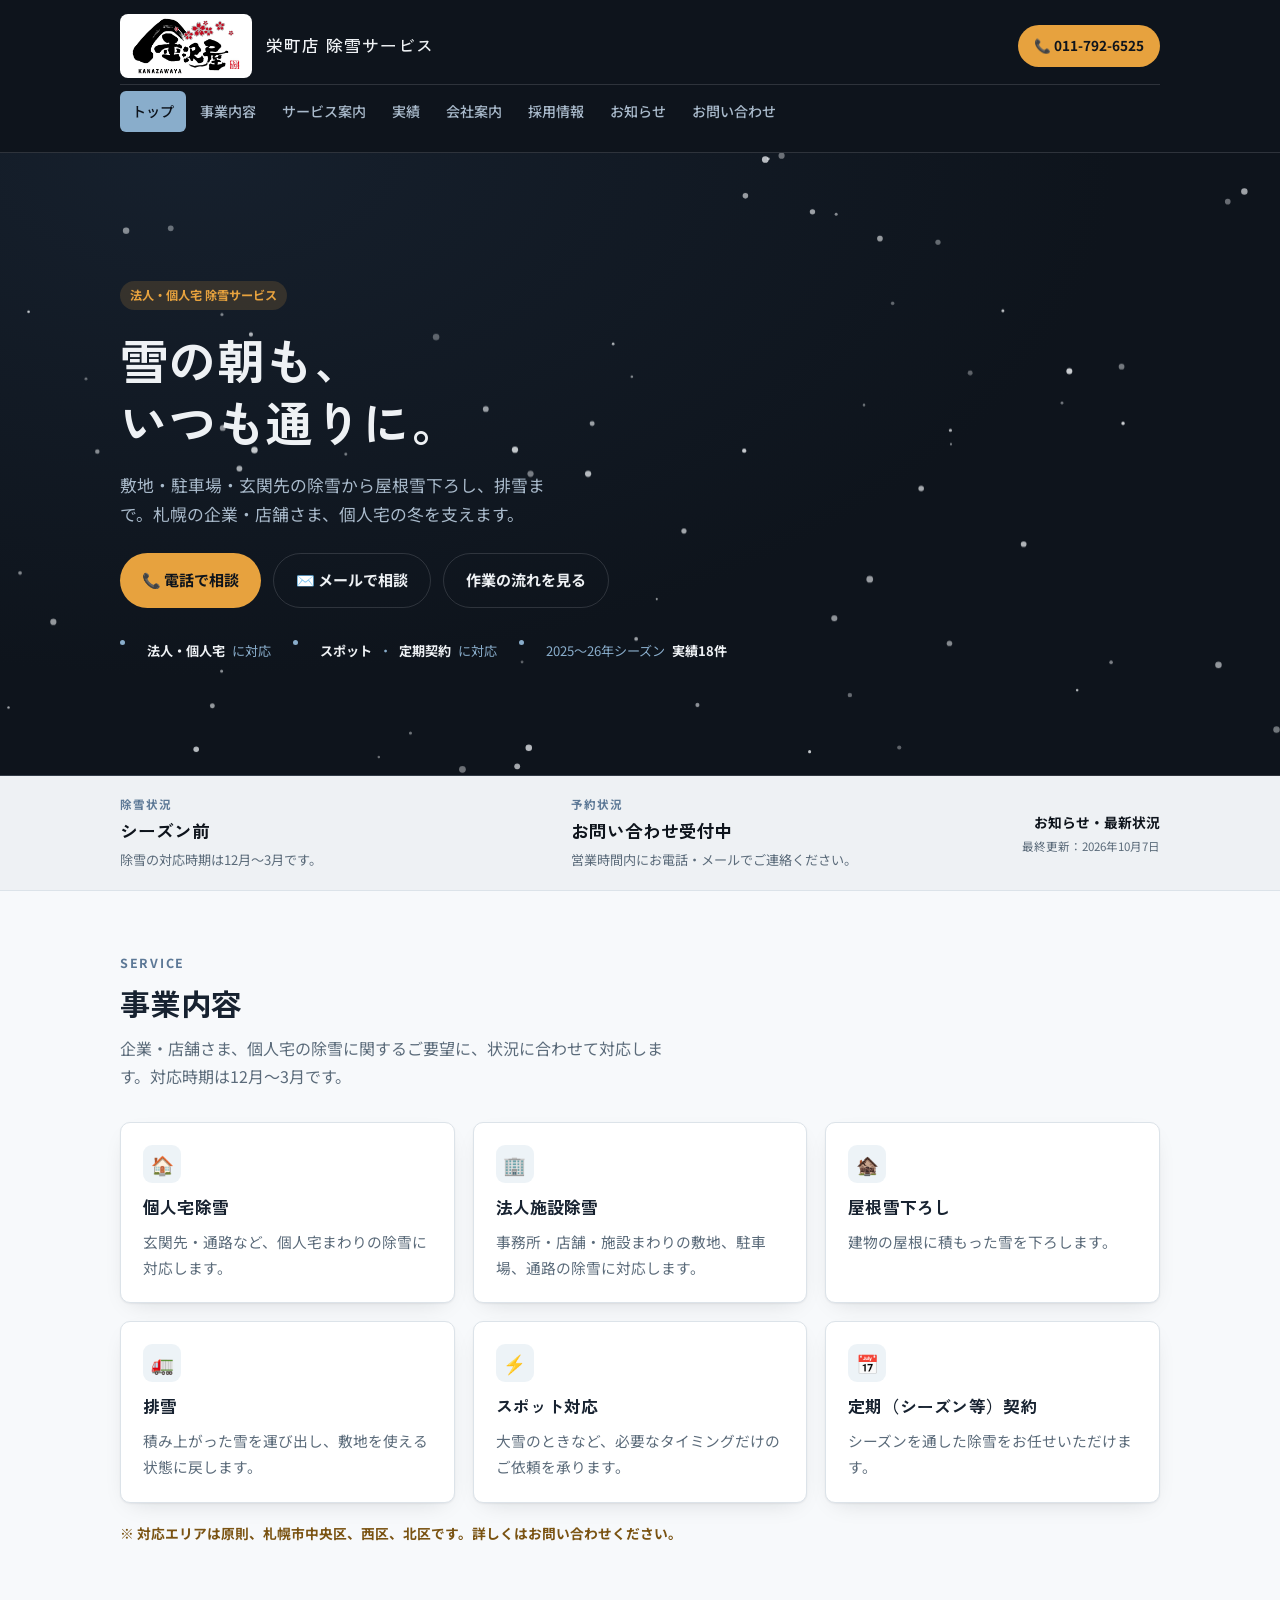
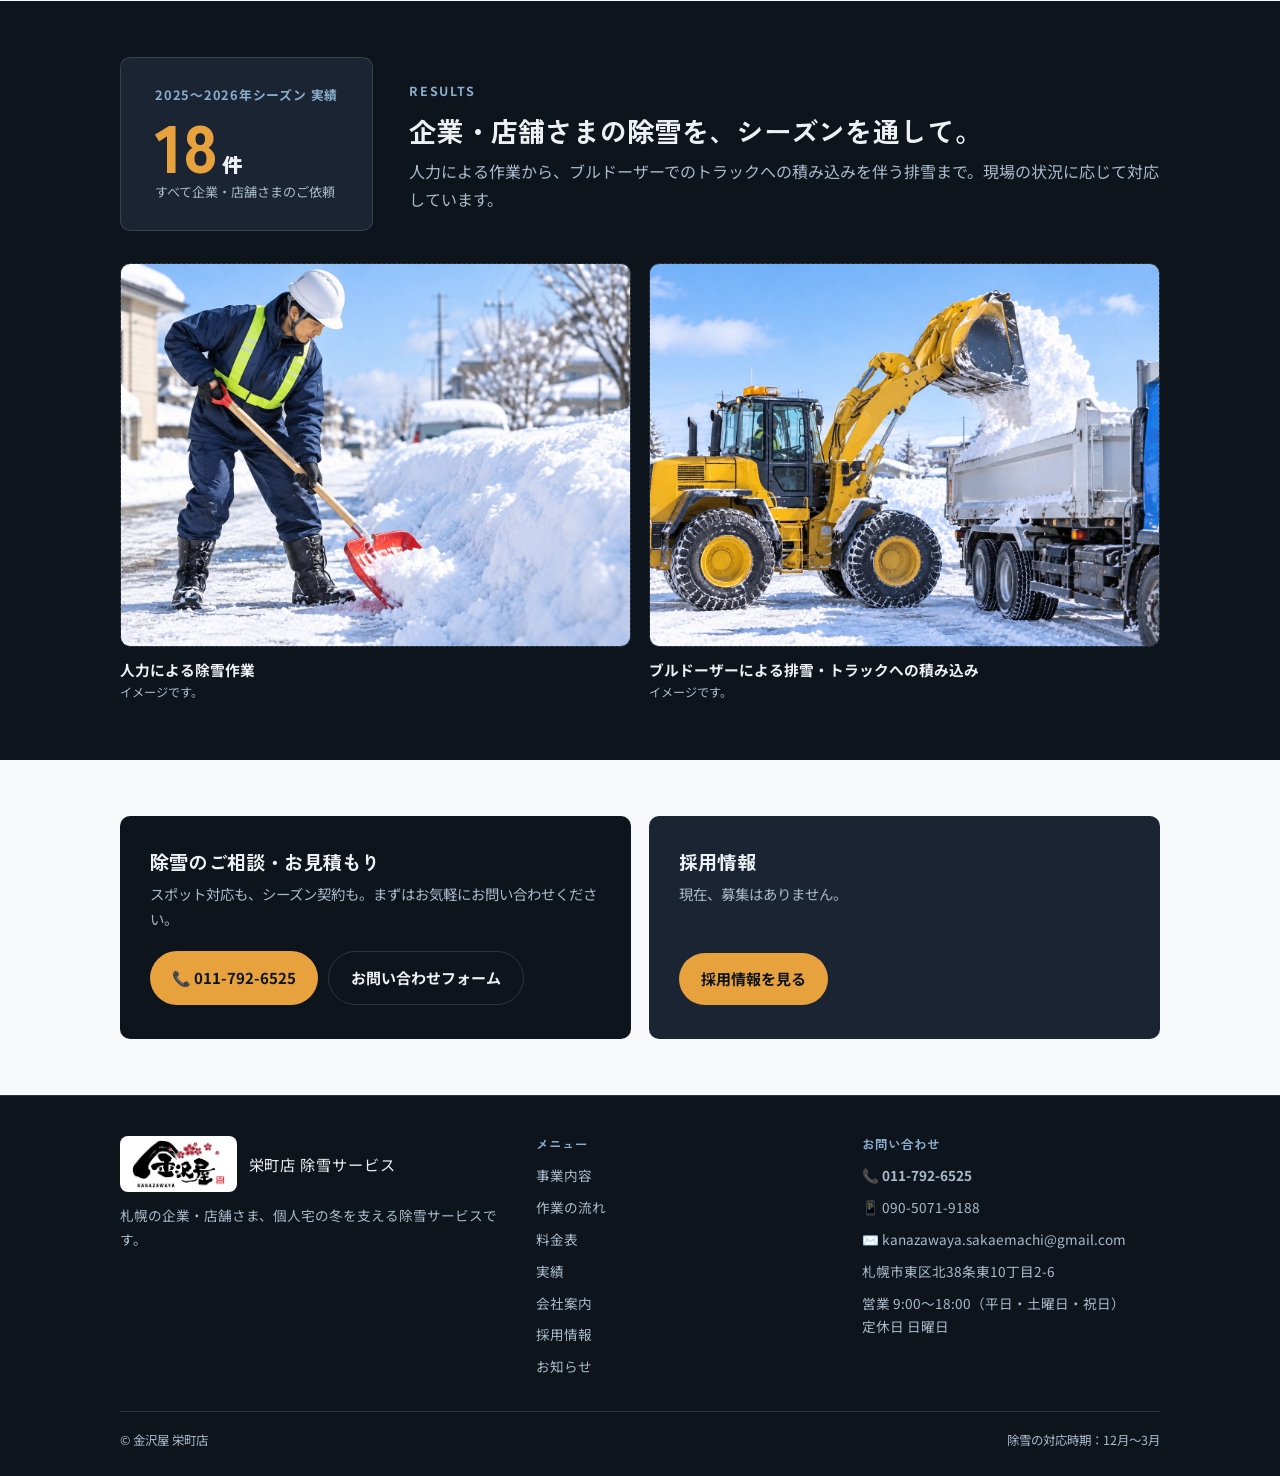
==== commit b9abaaec: "Add files via upload" ====
--- a/index.html
+++ b/index.html
@@ -51,7 +51,7 @@
     <div class="status-strip">
       <div class="status-item"><span class="status-k">除雪状況</span><span class="status-v" data-s="snow.label"></span><span class="status-n" data-s="snow.note"></span></div>
       <div class="status-item"><span class="status-k">予約状況</span><span class="status-v" data-s="booking.label"></span><span class="status-n" data-s="booking.note"></span></div>
-      <a class="status-more" href="news.html">お知らせ・最新状況 →<small data-s="updatedText"></small></a>
+      <a class="status-more" href="news.html">お知らせ・最新状況<small data-s="updatedText"></small></a>
     </div>
   </div>
 </section>
--- a/styles.css
+++ b/styles.css
@@ -832,3 +832,7 @@
   .price-table th, .price-table td{ padding: 12px 10px; font-size: 0.88rem; }
   .price-table th:first-child{ width: 52%; }
 }
+
+/* long e-mail addresses must wrap instead of overflowing on narrow screens */
+.info-row .value{ min-width: 0; flex: 1; overflow-wrap: anywhere; }
+.site-footer a{ overflow-wrap: anywhere; }
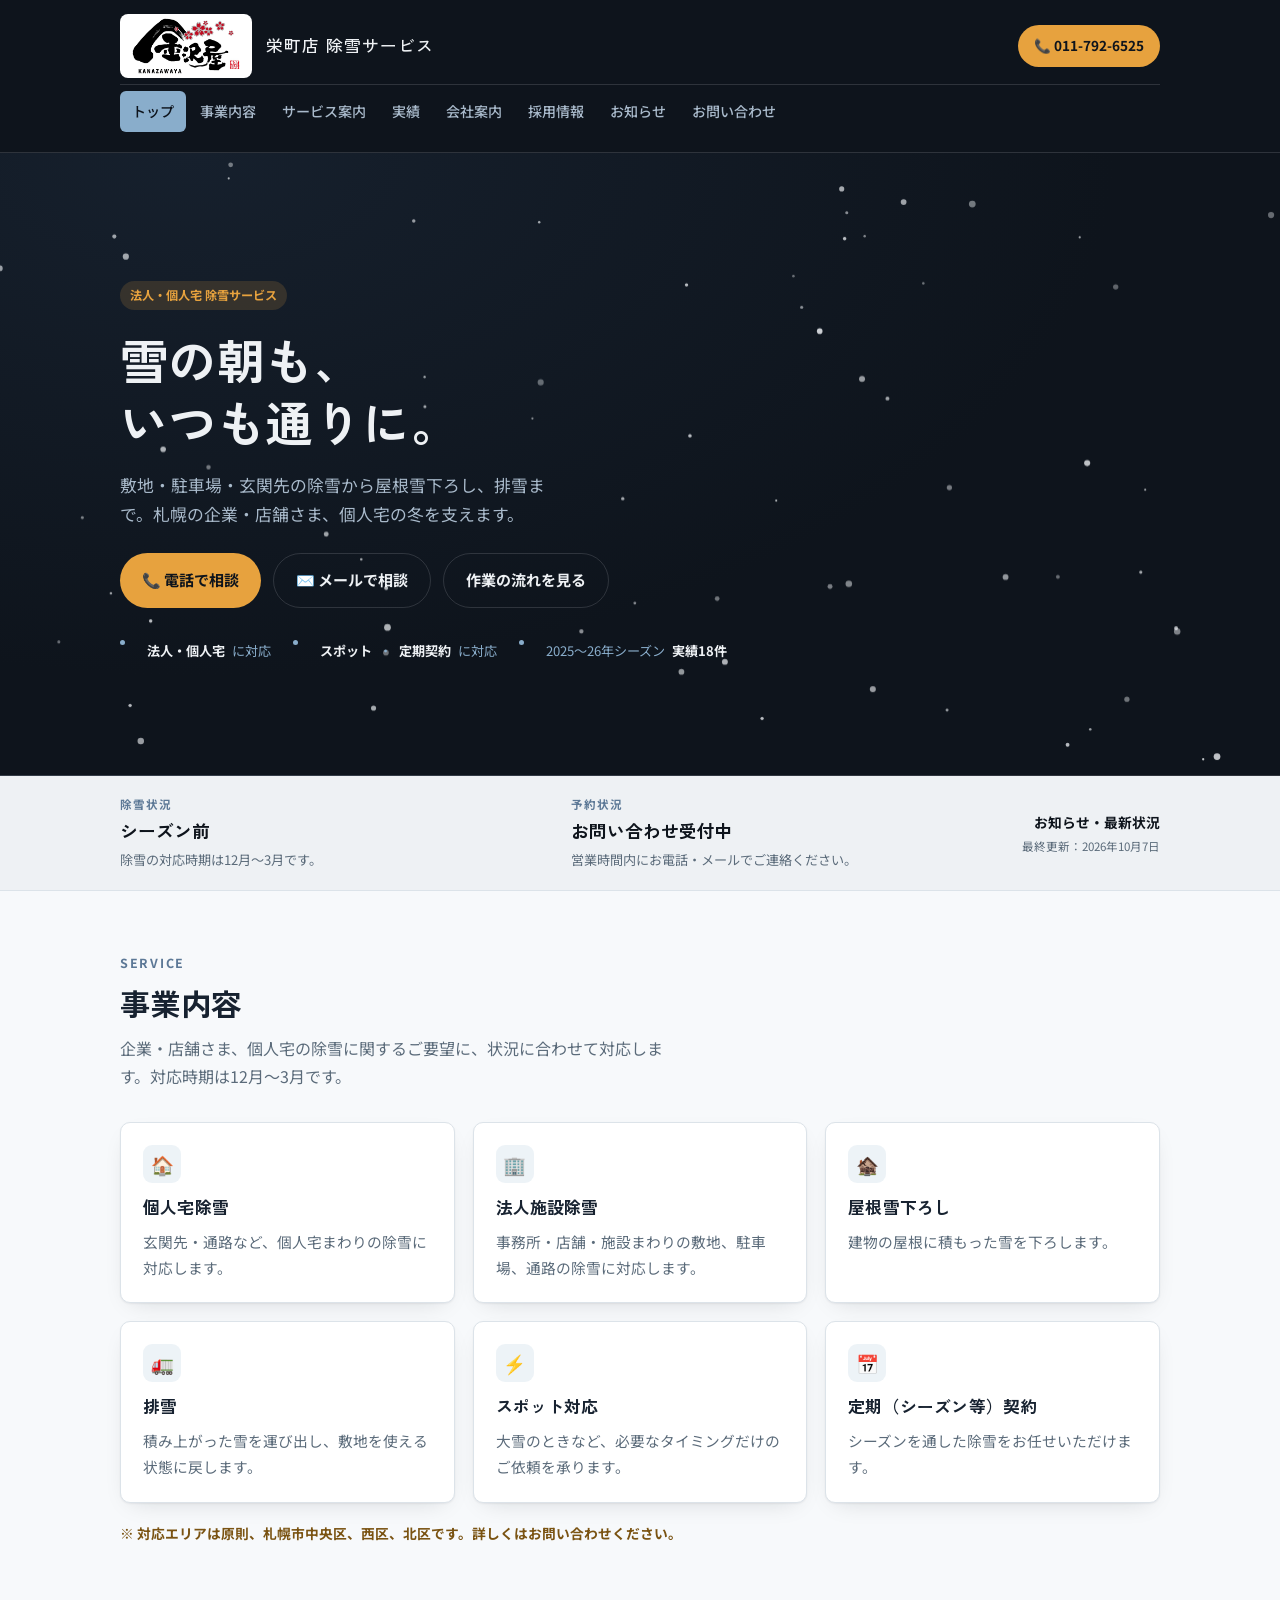
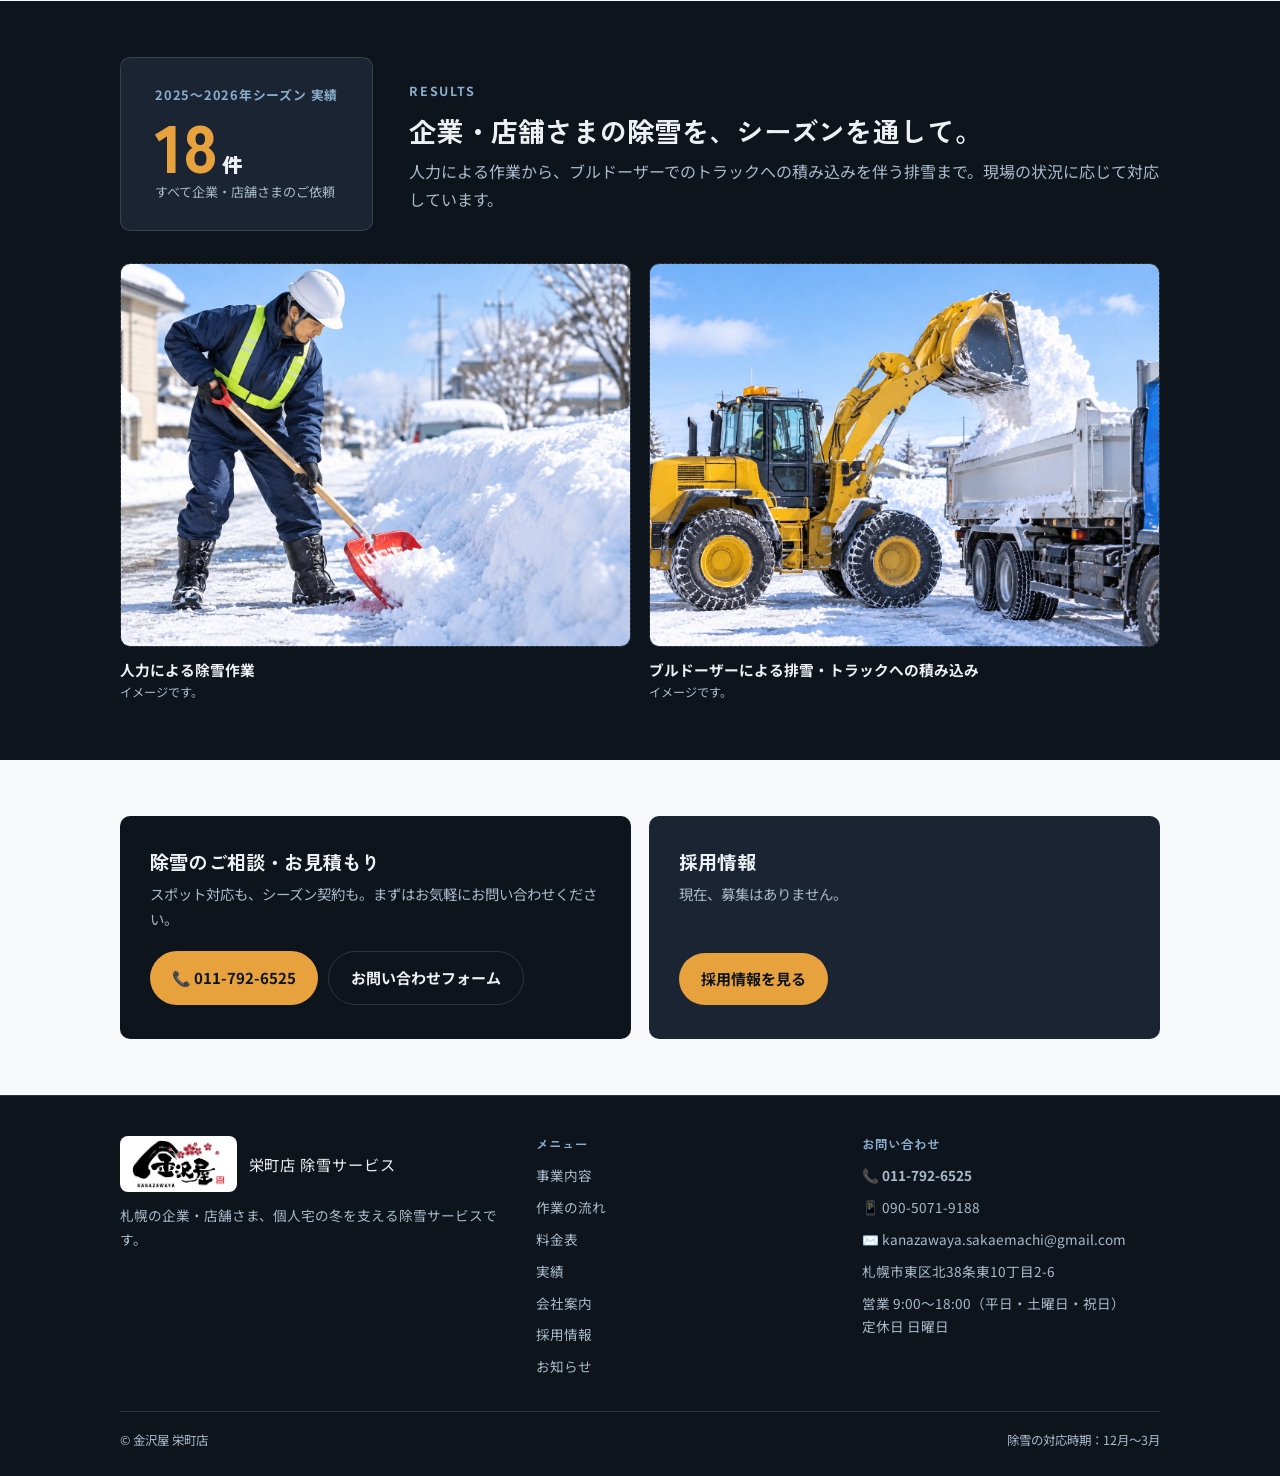
==== commit 10cea38b: "Add files via upload" ====
--- a/index.html
+++ b/index.html
@@ -3,8 +3,12 @@
 <head>
 <meta charset="UTF-8">
 <meta name="viewport" content="width=device-width, initial-scale=1.0">
-<title>札幌の除雪サービス｜金沢屋 栄町店 除雪</title>
+<title>札幌の個人宅・法人向け除雪サービス｜金沢屋 栄町店 除雪</title>
 <meta name="description" content="札幌の企業・店舗・個人宅向け除雪サービス。個人宅除雪、法人施設除雪、屋根雪下ろし、排雪、スポット対応、定期契約に対応します。">
+<meta property="og:type" content="website">
+<meta property="og:title" content="札幌の個人宅・法人向け除雪サービス｜金沢屋 栄町店 除雪">
+<meta property="og:description" content="札幌の企業・店舗・個人宅向け除雪サービス。個人宅除雪、法人施設除雪、屋根雪下ろし、排雪、スポット対応、定期契約に対応します。">
+<meta property="og:site_name" content="金沢屋 栄町店 除雪">
 <link rel="preconnect" href="https://fonts.googleapis.com">
 <link rel="preconnect" href="https://fonts.gstatic.com" crossorigin>
 <link href="https://fonts.googleapis.com/css2?family=Zen+Kaku+Gothic+New:wght@500;700;900&family=Noto+Sans+JP:wght@400;500;700&display=swap" rel="stylesheet">
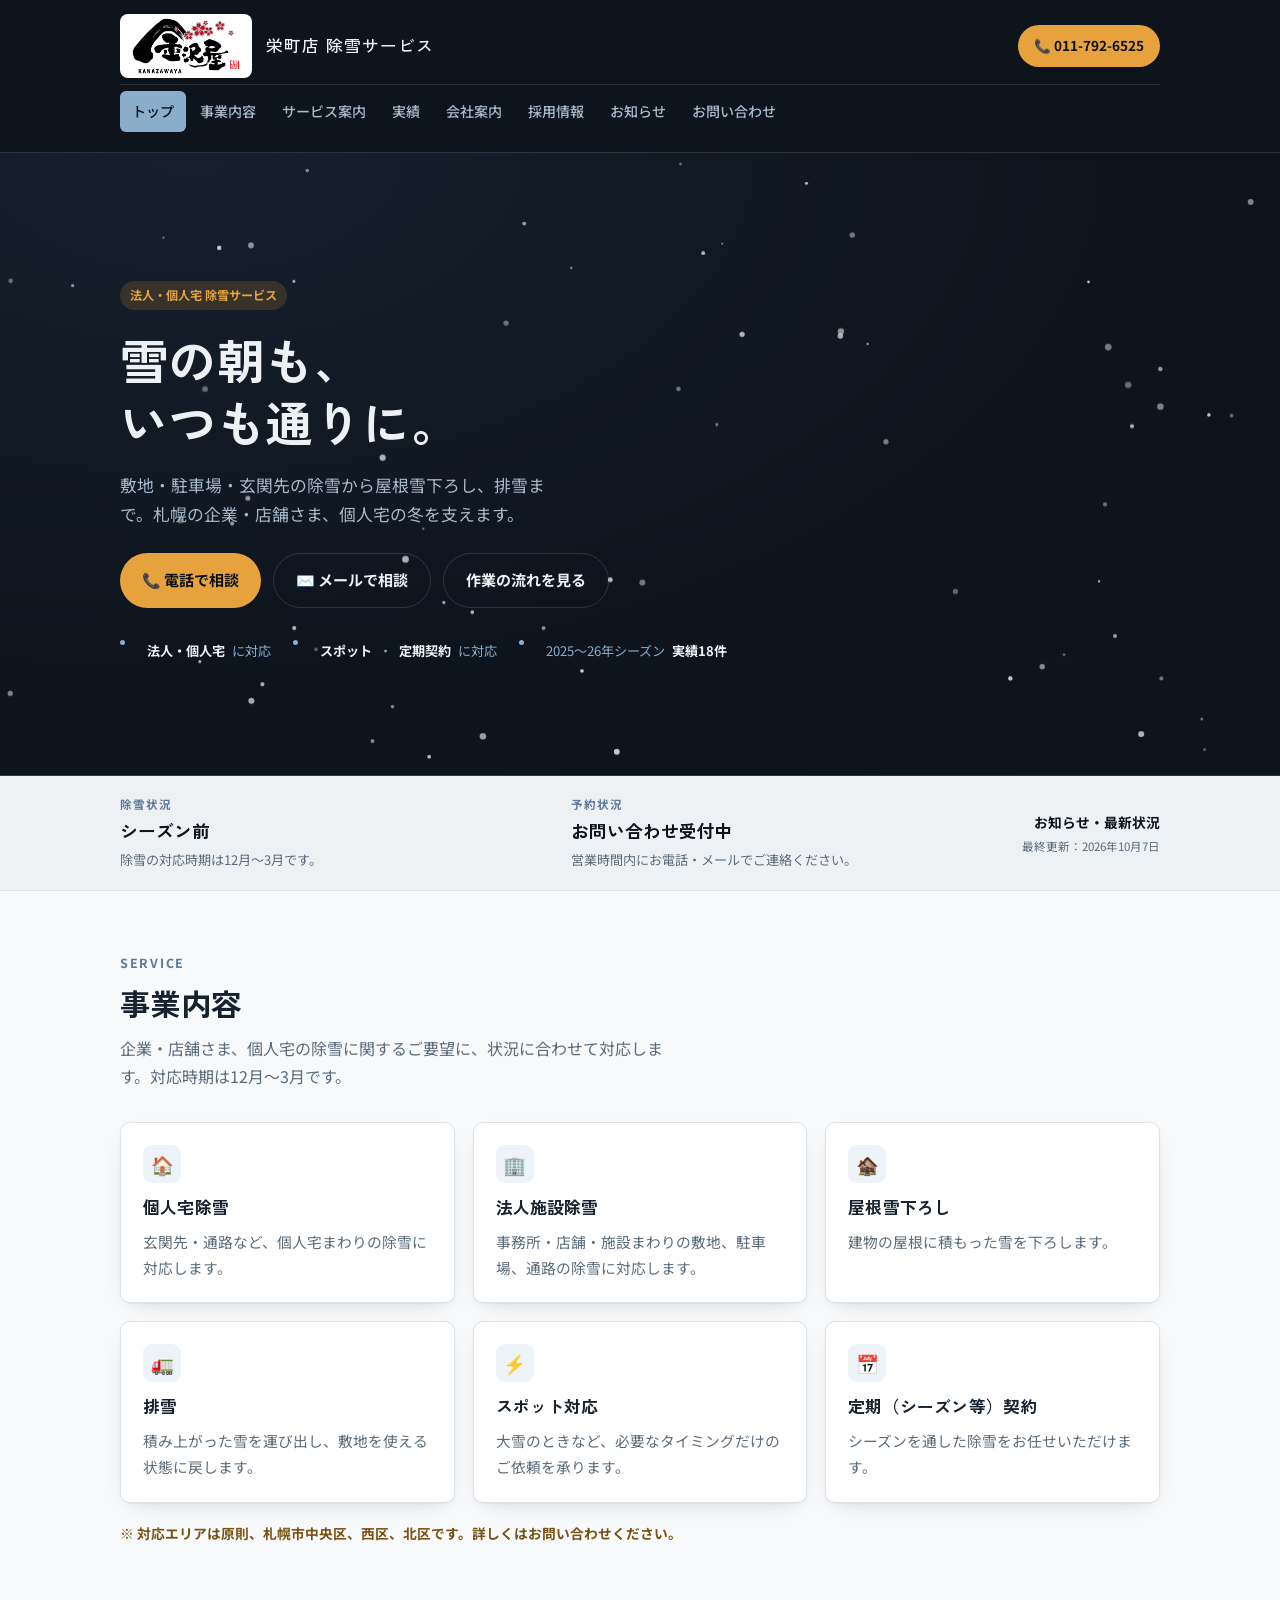
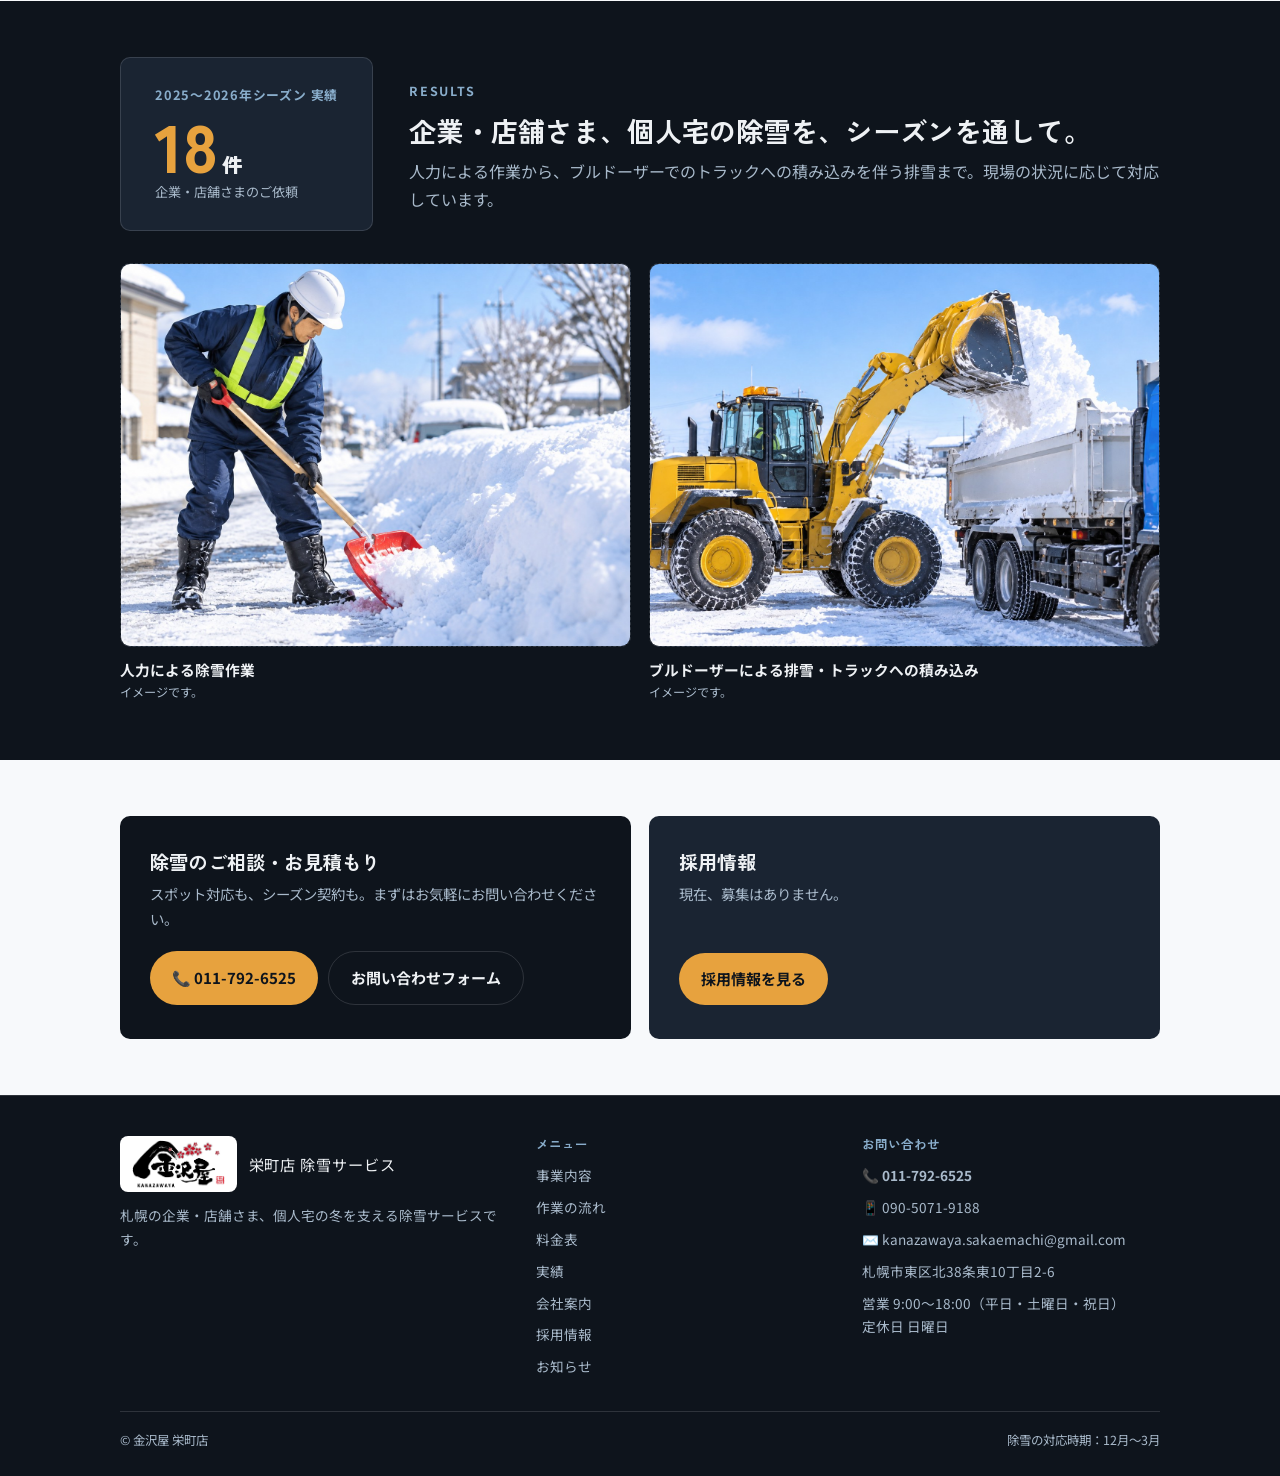
==== commit ac216d57: "Add files via upload" ====
--- a/index.html
+++ b/index.html
@@ -85,11 +85,11 @@
       <div class="stat-tile">
         <span class="stat-label">2025〜2026年シーズン 実績</span>
         <span class="stat-num">18<small>件</small></span>
-        <span class="stat-sub">すべて企業・店舗さまのご依頼</span>
+        <span class="stat-sub">企業・店舗さまのご依頼</span>
       </div>
       <div class="works-teaser-text">
         <span class="eyebrow">RESULTS</span>
-        <h2>企業・店舗さまの除雪を、シーズンを通して。</h2>
+        <h2>企業・店舗さま、個人宅の除雪を、シーズンを通して。</h2>
         <p>人力による作業から、ブルドーザーでのトラックへの積み込みを伴う排雪まで。現場の状況に応じて対応しています。</p>
       </div>
     </div>
--- a/styles.css
+++ b/styles.css
@@ -836,3 +836,40 @@
 /* long e-mail addresses must wrap instead of overflowing on narrow screens */
 .info-row .value{ min-width: 0; flex: 1; overflow-wrap: anywhere; }
 .site-footer a{ overflow-wrap: anywhere; }
+
+/* ---------- Easy-to-use mail form (for visitors not used to PCs / phones) ---------- */
+.form-card .field label{ font-size: 0.95rem; }
+.form-card .field input, .form-card .field select, .form-card .field textarea{ font-size: 1rem; min-height: 48px; }
+.form-guide{ background: #FFF6E6; border: 1px solid #F0D9A8; border-radius: var(--radius-s); padding: 14px 16px; }
+.form-guide-title{ font-family: var(--font-head); font-weight: 700; color: #7A5312; margin-bottom: 6px; }
+.form-guide ol{ margin: 0; padding-left: 1.4em; display: grid; gap: 4px; font-size: 0.95rem; line-height: 1.6; list-style: decimal; }
+.form-card button.form-submit{ justify-self: stretch; width: 100%; font-size: 1.08rem; padding: 16px 20px; }
+.form-tel-help{ border-top: 1px dashed var(--line-light); padding-top: 14px; display: grid; gap: 8px; text-align: center; }
+.form-tel-help p{ font-size: 0.92rem; }
+.form-tel-btn, .compose-tel-btn{ color: var(--ink-navy) !important; border-color: var(--line-light) !important; justify-self: stretch; width: 100%; font-size: 1rem; padding: 14px 18px; }
+.form-tel-hours{ color: var(--text-muted); font-size: 0.82rem !important; }
+
+.compose-box{ max-width: 480px; width: 100%; max-height: calc(100vh - 40px); overflow-y: auto; display: grid; gap: 12px; }
+.compose-title{ font-family: var(--font-head); font-weight: 700; font-size: 1.25rem; color: var(--ink-navy); }
+.compose-lead{ font-size: 1rem; line-height: 1.75; color: var(--text-on-light); }
+.compose-open{ display: block; width: 100%; text-align: center; font-size: 1.1rem; padding: 16px 20px; }
+.compose-label{ font-size: 0.82rem; font-weight: 700; color: var(--text-muted); margin-bottom: -6px; }
+.compose-text{ margin-top: 0; }
+.compose-help{ border: 1px solid var(--line-light); border-radius: var(--radius-s); padding: 10px 14px; background: var(--paper); }
+.compose-help summary{ cursor: pointer; font-weight: 700; font-size: 0.95rem; color: var(--ink-navy); }
+.compose-help ol{ margin: 10px 0; padding-left: 1.4em; list-style: decimal; display: grid; gap: 4px; font-size: 0.92rem; line-height: 1.6; }
+.compose-copy-row{ display: grid; grid-template-columns: 1fr 1fr; gap: 8px; }
+.compose-copy-row .btn{ color: var(--ink-navy); border-color: var(--line-light); padding: 12px 10px; font-size: 0.92rem; cursor: pointer; background: #fff; }
+.compose-to-line{ font-size: 0.82rem; color: var(--text-muted); margin-top: 8px; overflow-wrap: anywhere; }
+.compose-tel{ border-top: 1px dashed var(--line-light); padding-top: 12px; display: grid; gap: 8px; text-align: center; font-size: 0.9rem; }
+.compose-close{ color: var(--text-on-light) !important; border-color: var(--line-light) !important; justify-self: center; cursor: pointer; background: transparent; }
+.mail-copy-status{ font-weight: 700; color: #1d6b3a; font-size: 0.92rem; }
+.mail-copy-status:empty{ display: none; }
+
+.compose-open-group{ display: grid; gap: 12px; }
+.compose-open-item{ display: grid; gap: 4px; }
+.compose-gmail{ display: block; width: 100%; text-align: center; font-size: 1.1rem; padding: 16px 20px; }
+.compose-open-group .btn-outline{ color: var(--ink-navy); border-color: var(--line-light); }
+.compose-open-note{ font-size: 0.82rem; color: var(--text-muted); text-align: center; }
+
+.card .no-opening{ margin: 2px 0 8px; }
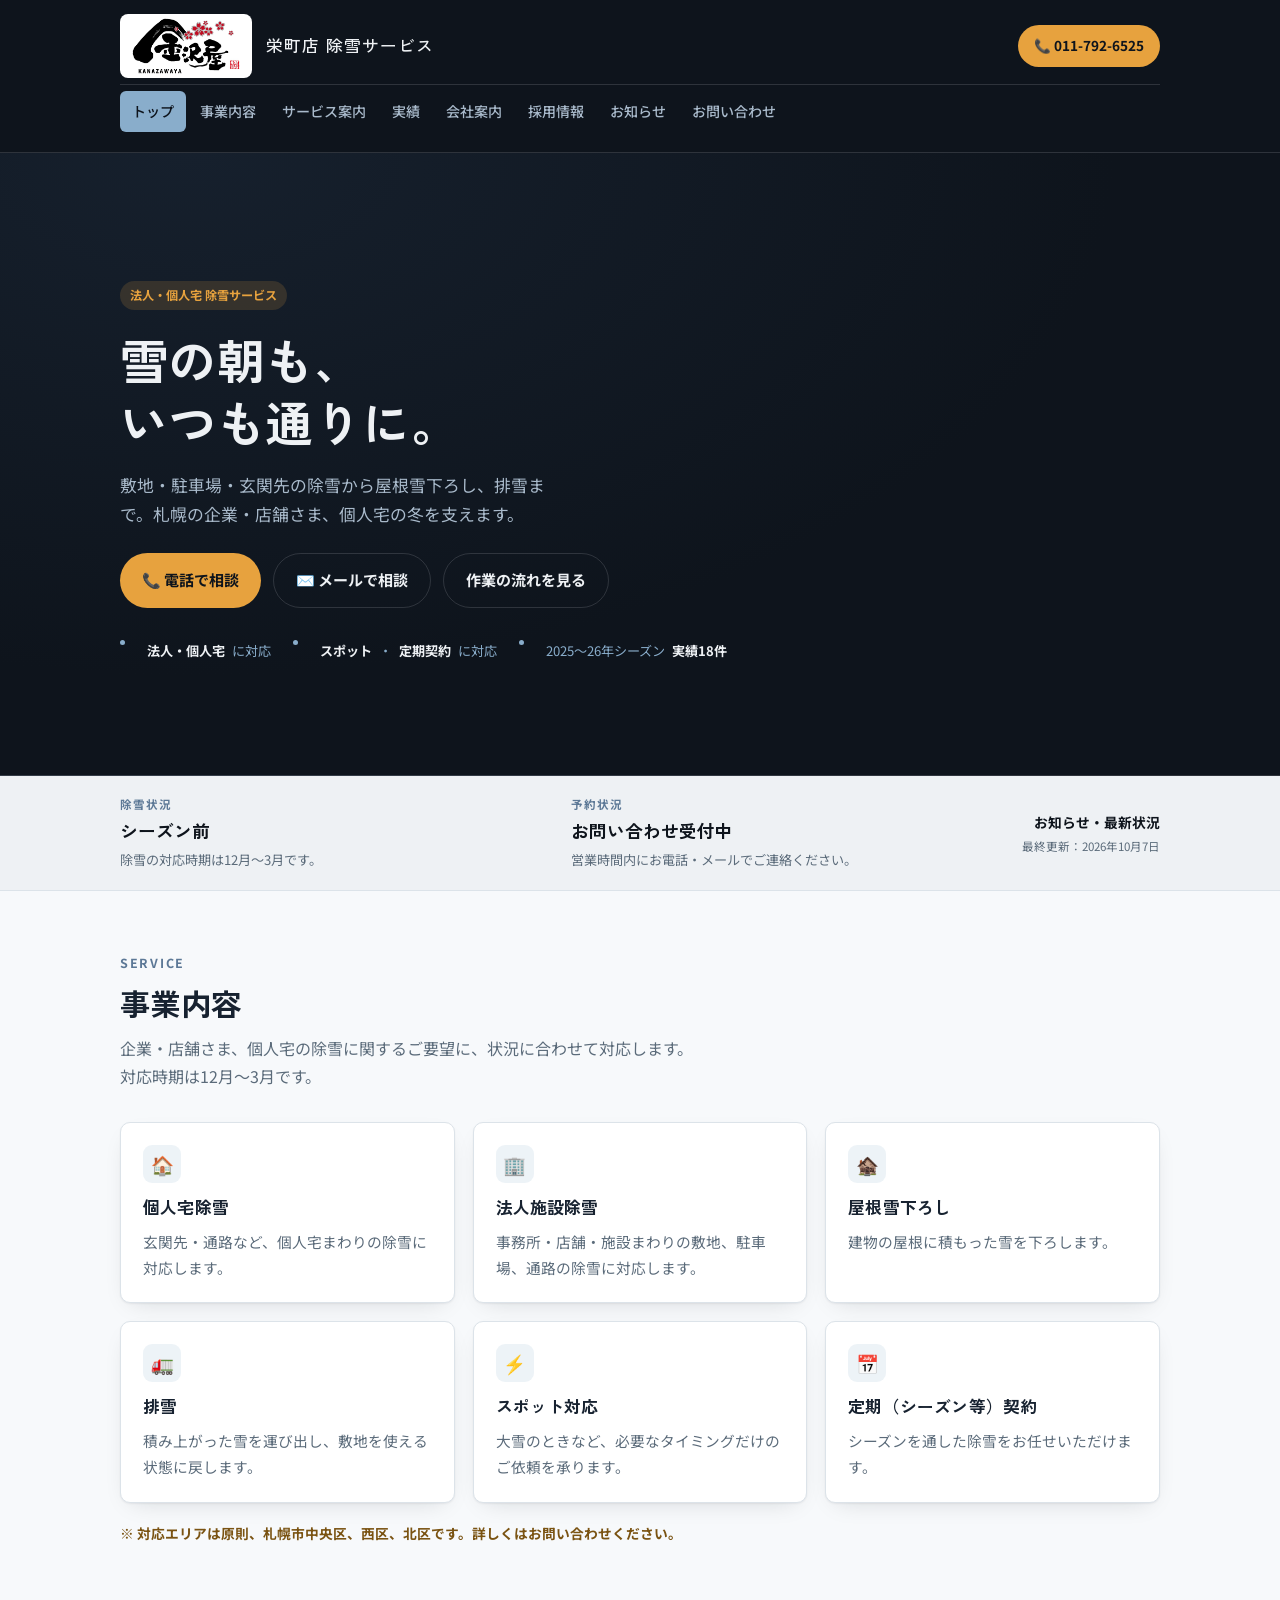
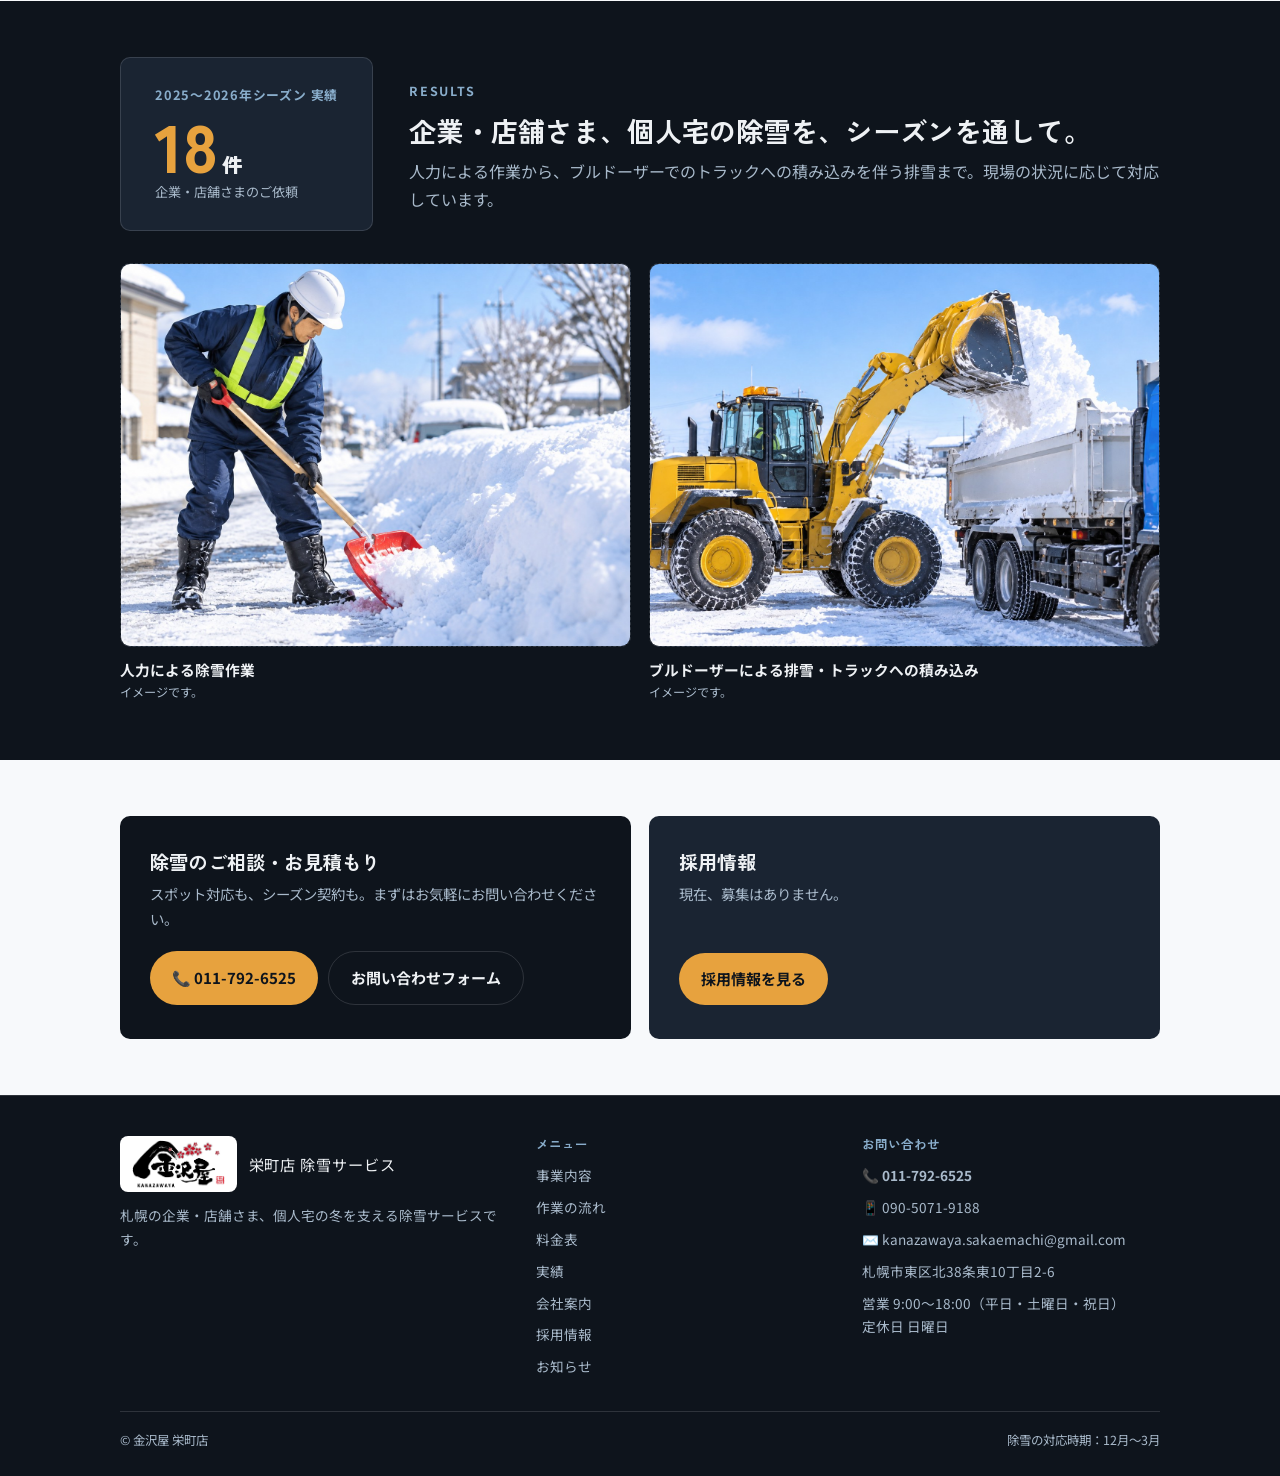
==== commit 5c1fdb73: "Add files via upload" ====
--- a/index.html
+++ b/index.html
@@ -62,10 +62,10 @@
 
 <section>
   <div class="wrap">
-    <div class="section-head">
+    <div class="section-head section-head-wide">
       <span class="eyebrow">SERVICE</span>
       <h2>事業内容</h2>
-      <p>企業・店舗さま、個人宅の除雪に関するご要望に、状況に合わせて対応します。対応時期は12月〜3月です。</p>
+      <p>企業・店舗さま、個人宅の除雪に関するご要望に、状況に合わせて対応します。<br class="pc-only">対応時期は12月〜3月です。</p>
     </div>
     <div class="grid grid-3">
       <div class="card"><div class="icon">🏠</div><h3>個人宅除雪</h3><p>玄関先・通路など、個人宅まわりの除雪に対応します。</p></div>
--- a/styles.css
+++ b/styles.css
@@ -873,3 +873,17 @@
 .compose-open-note{ font-size: 0.82rem; color: var(--text-muted); text-align: center; }
 
 .card .no-opening{ margin: 2px 0 8px; }
+
+/* Google Map on the company page */
+.gmap{ background: var(--panel-navy); border-radius: var(--radius-m); overflow: hidden; color: var(--text-on-dark); }
+.gmap-frame{ position: relative; aspect-ratio: 4 / 3; background: #dfe5ea; }
+.gmap-frame iframe{ position: absolute; inset: 0; width: 100%; height: 100%; border: 0; }
+.gmap-cap{ padding: 18px 20px 20px; display: grid; gap: 12px; }
+.gmap-cap p{ color: var(--text-on-dark-dim); font-size: 0.9rem; }
+.gmap-cap b{ display: block; color: var(--text-on-dark); font-family: var(--font-head); font-size: 1rem; margin-bottom: 2px; }
+.gmap-btn{ justify-self: start; }
+@media (max-width: 620px){ .gmap-btn{ justify-self: stretch; text-align: center; } }
+
+/* line break shown only on wider (PC) screens */
+@media (max-width: 780px){ br.pc-only{ display: none; } }
+@media (min-width: 781px){ .section-head-wide{ max-width: none; } }
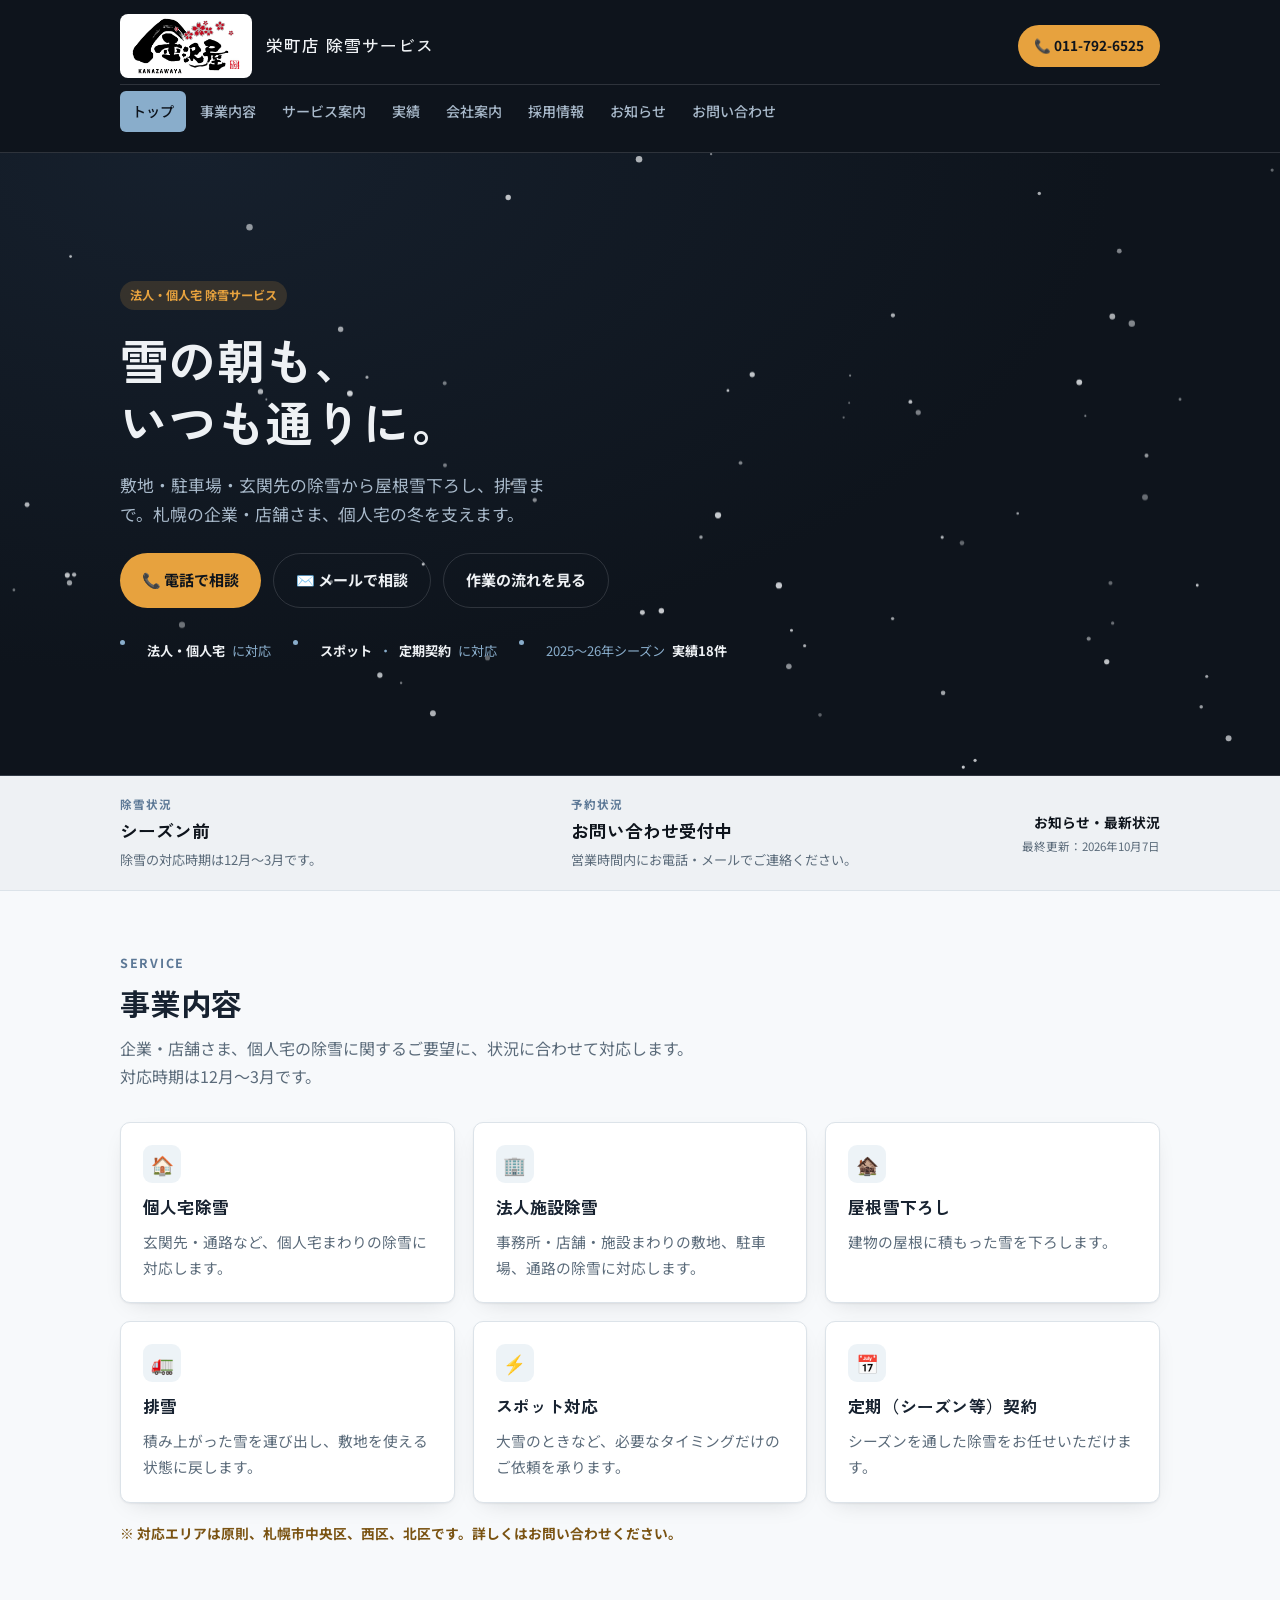
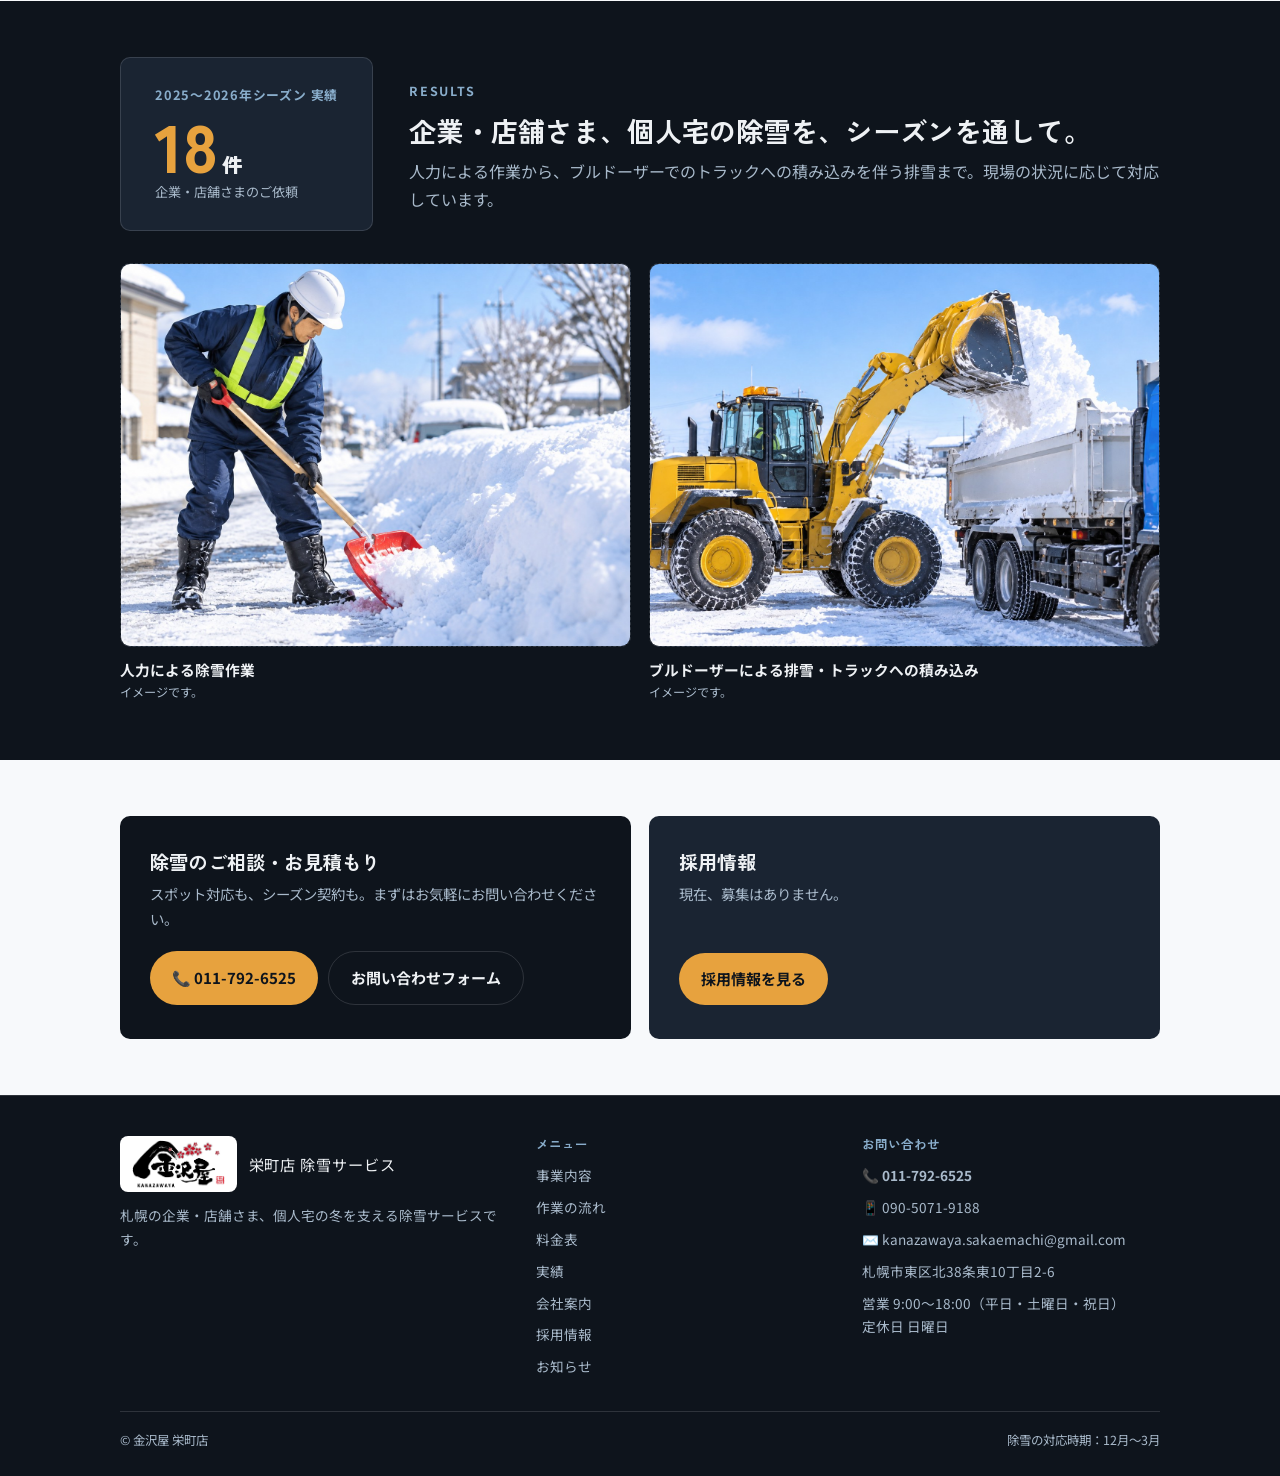
==== commit 4cf49aba: "Add files via upload" ====
--- a/index.html
+++ b/index.html
@@ -62,7 +62,7 @@
 
 <section>
   <div class="wrap">
-    <div class="section-head section-head-wide">
+    <div class="section-head section-head-wide" style="max-width:none;">
       <span class="eyebrow">SERVICE</span>
       <h2>事業内容</h2>
       <p>企業・店舗さま、個人宅の除雪に関するご要望に、状況に合わせて対応します。<br class="pc-only">対応時期は12月〜3月です。</p>
